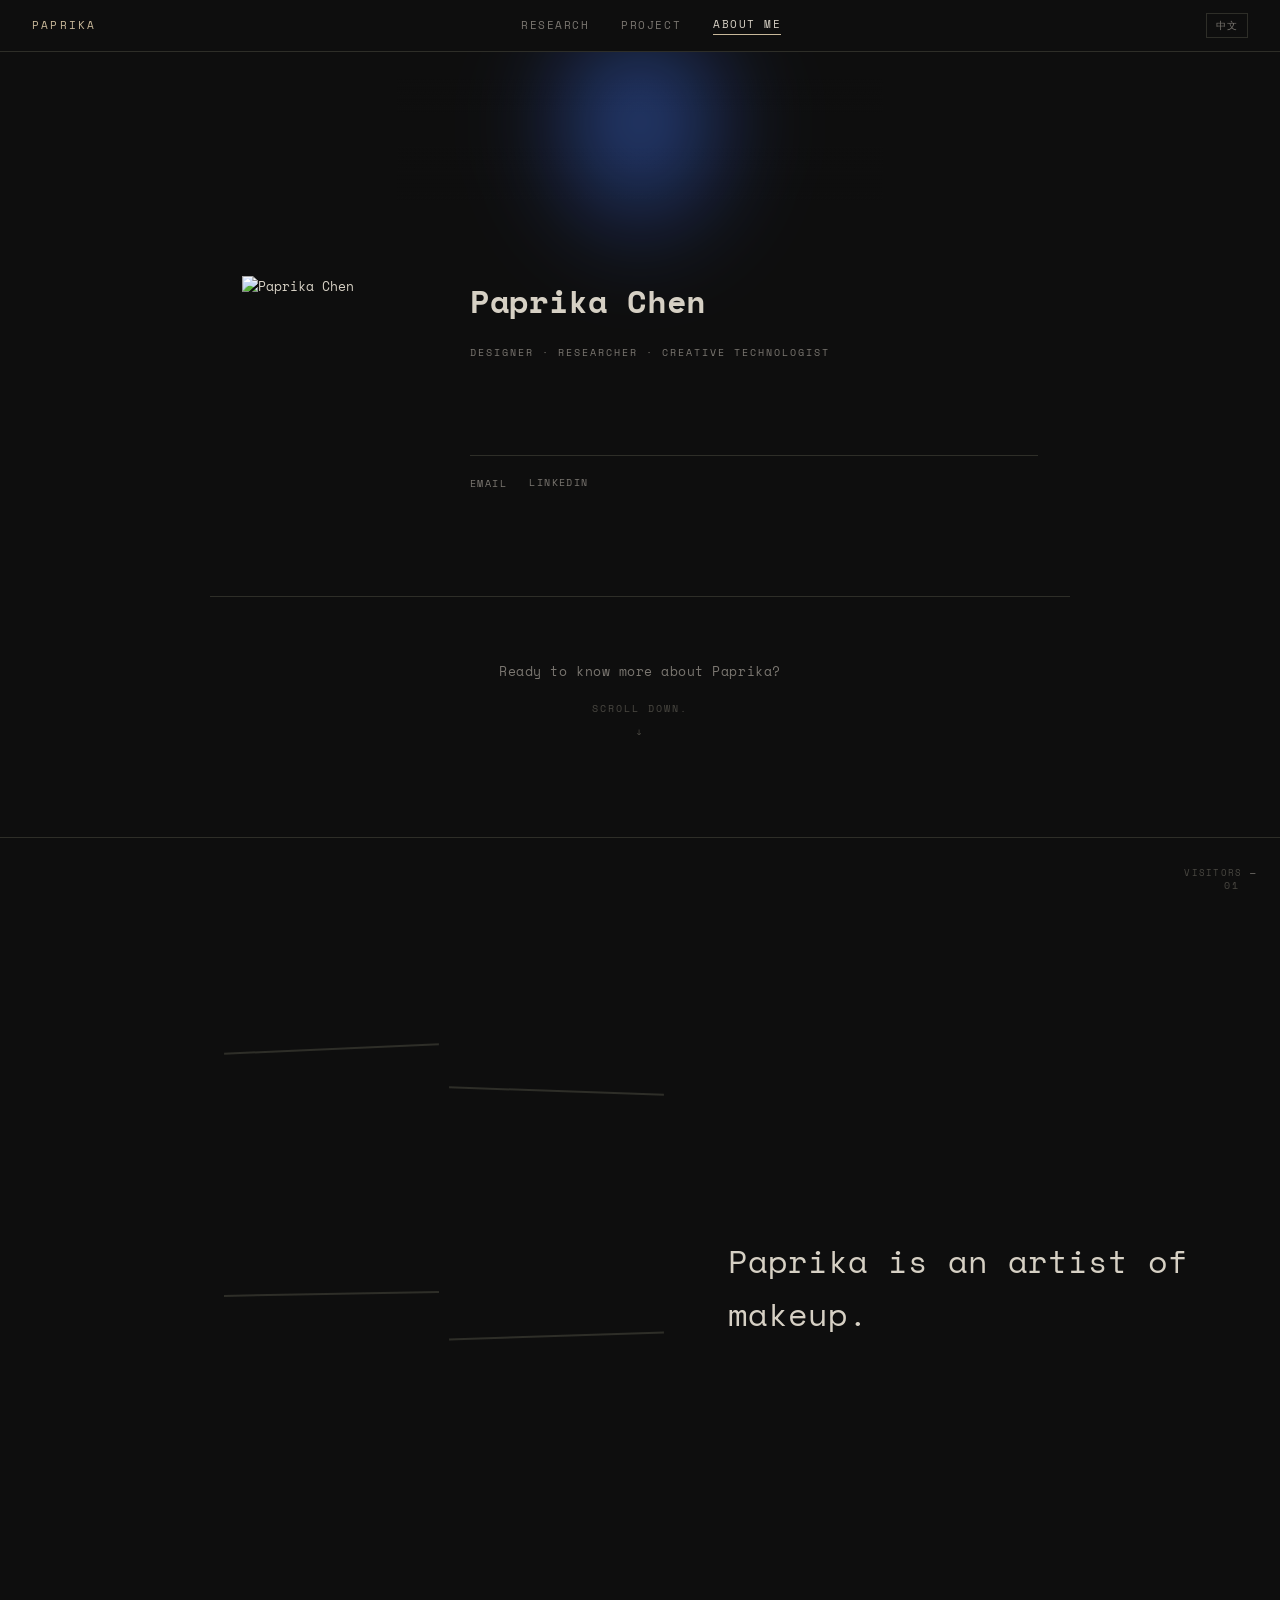
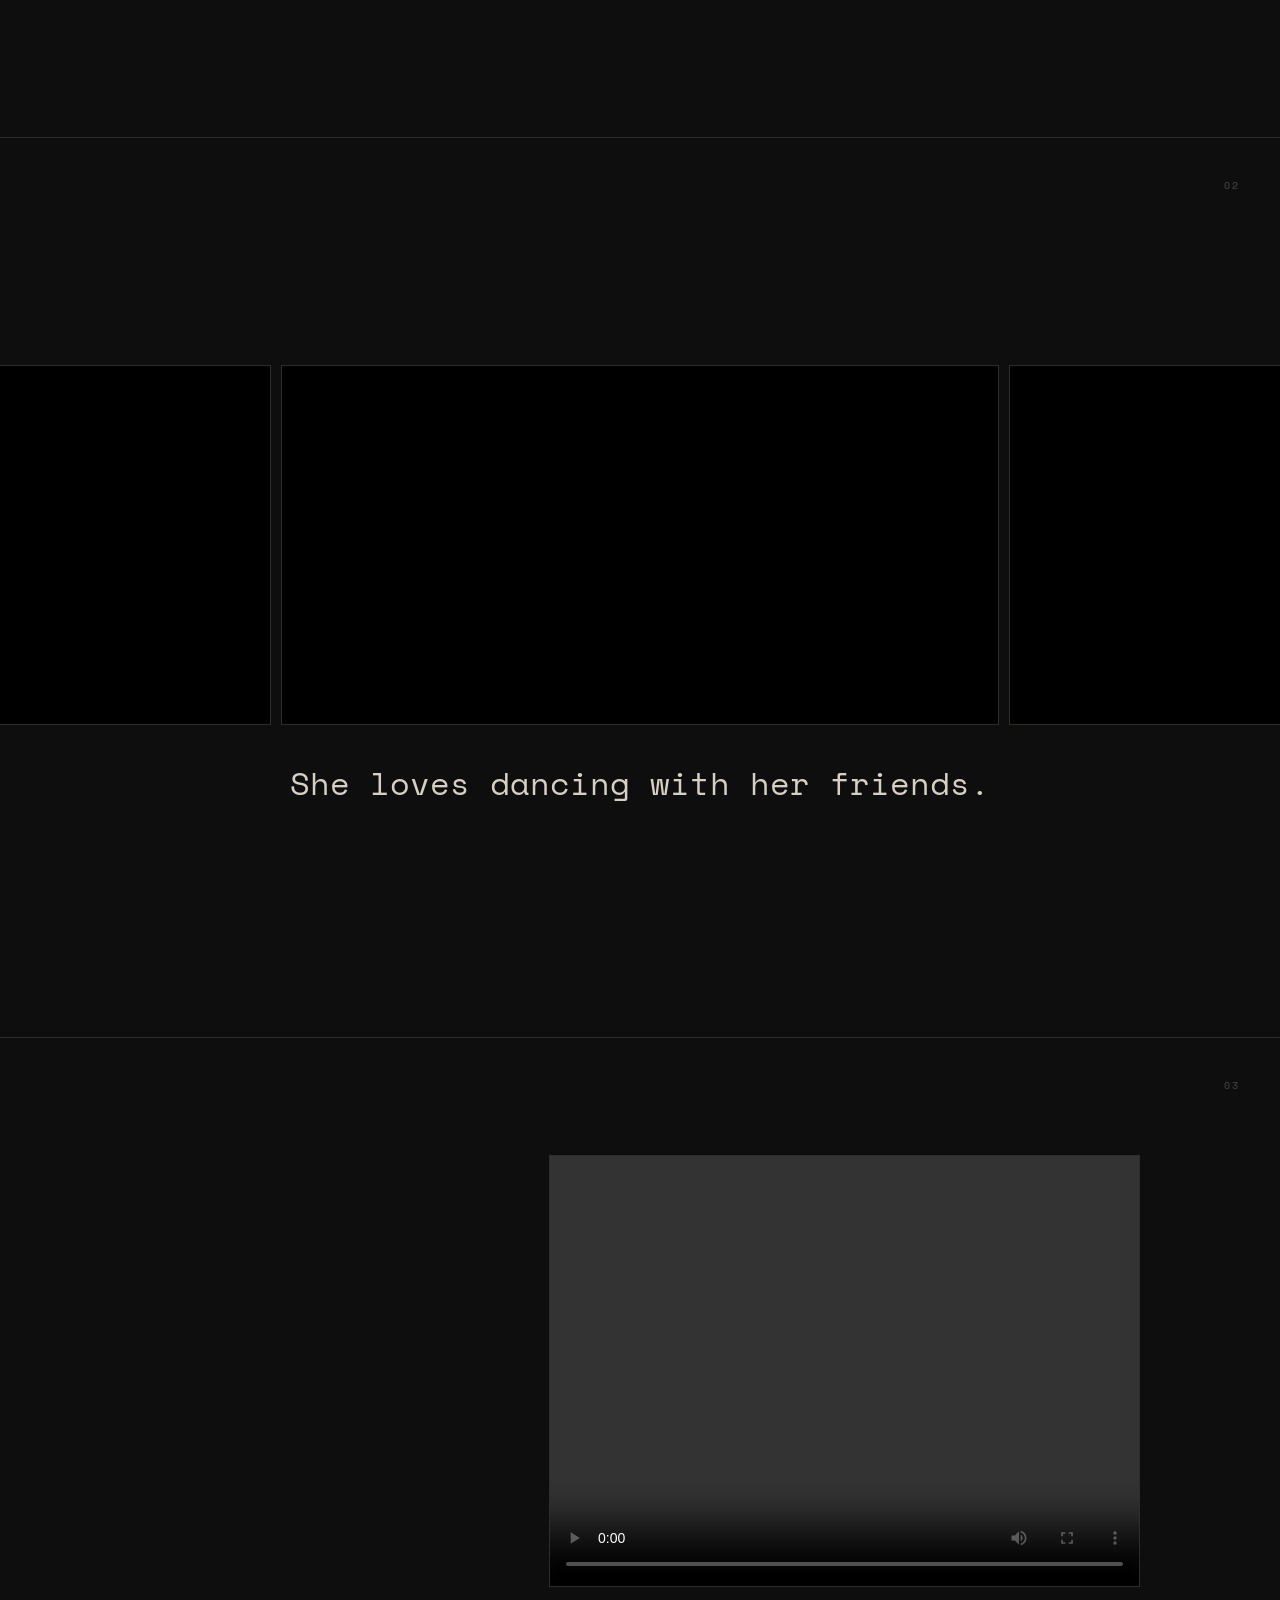
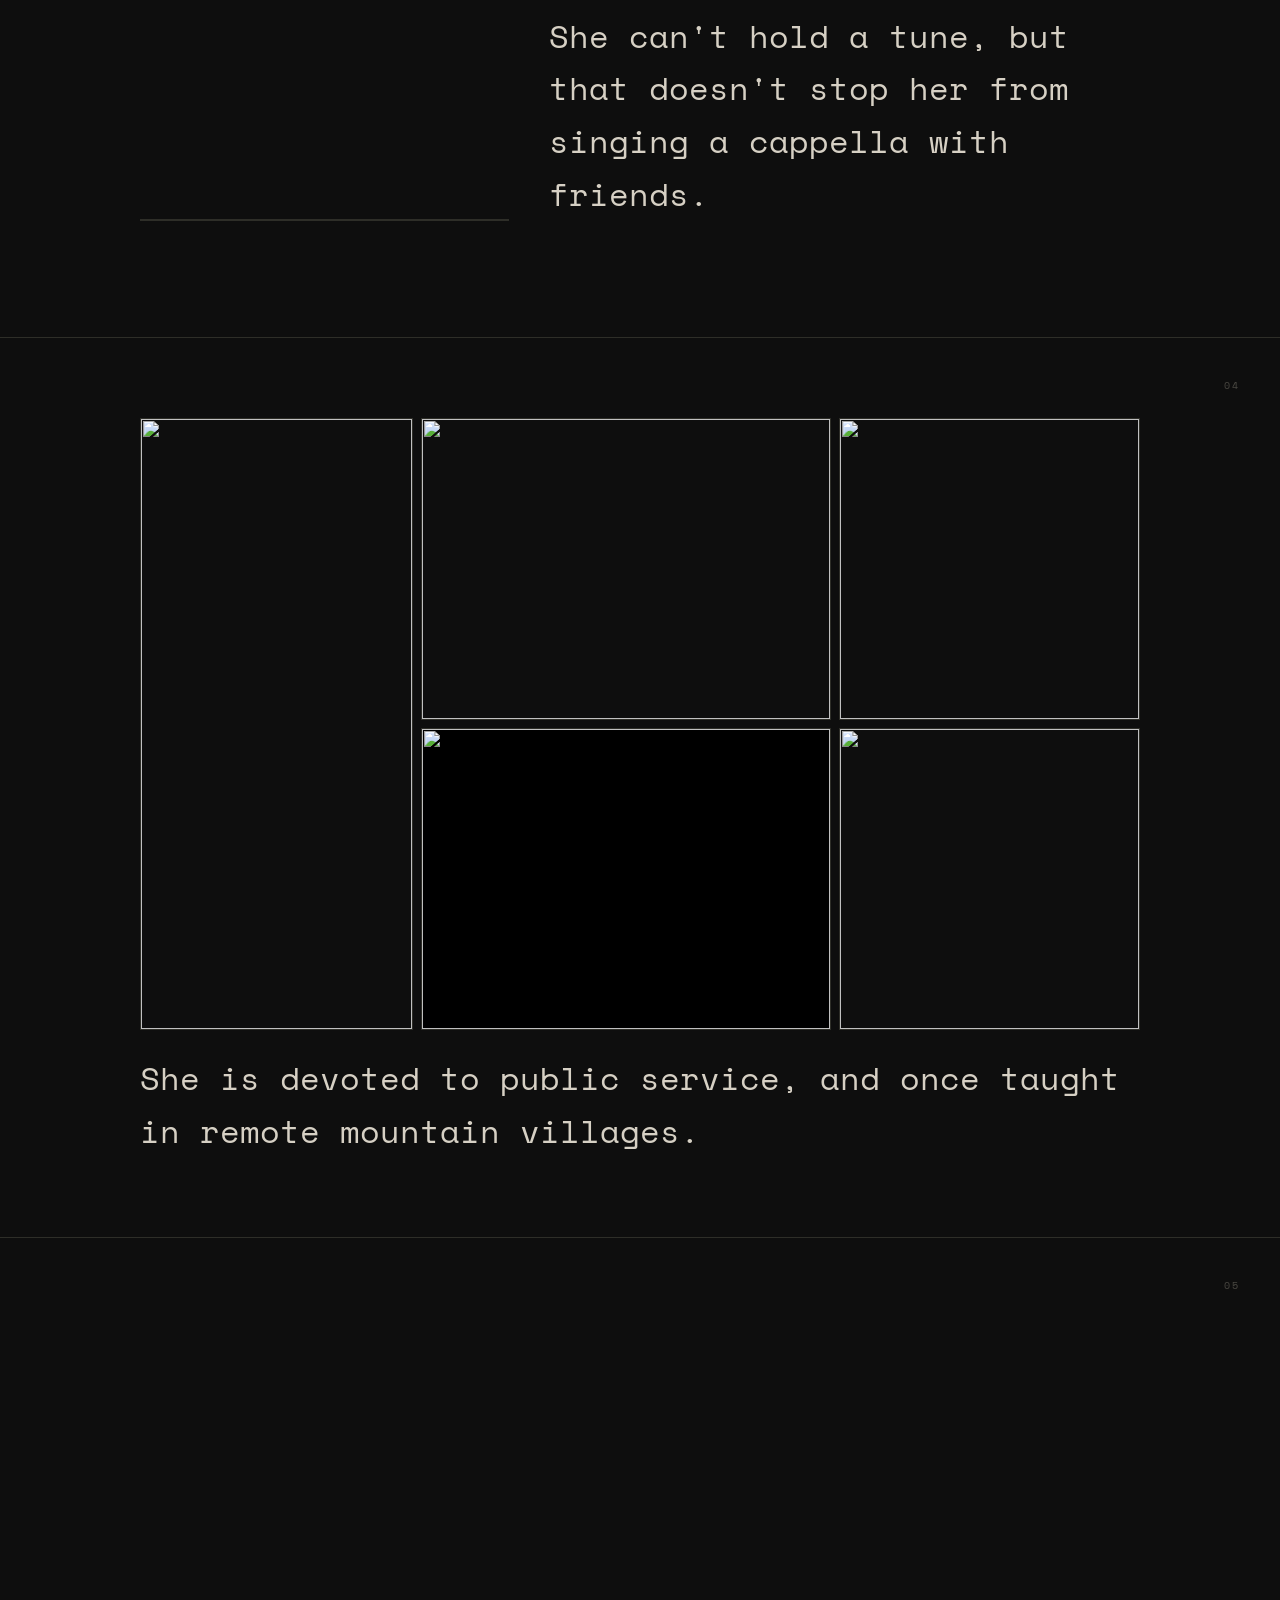
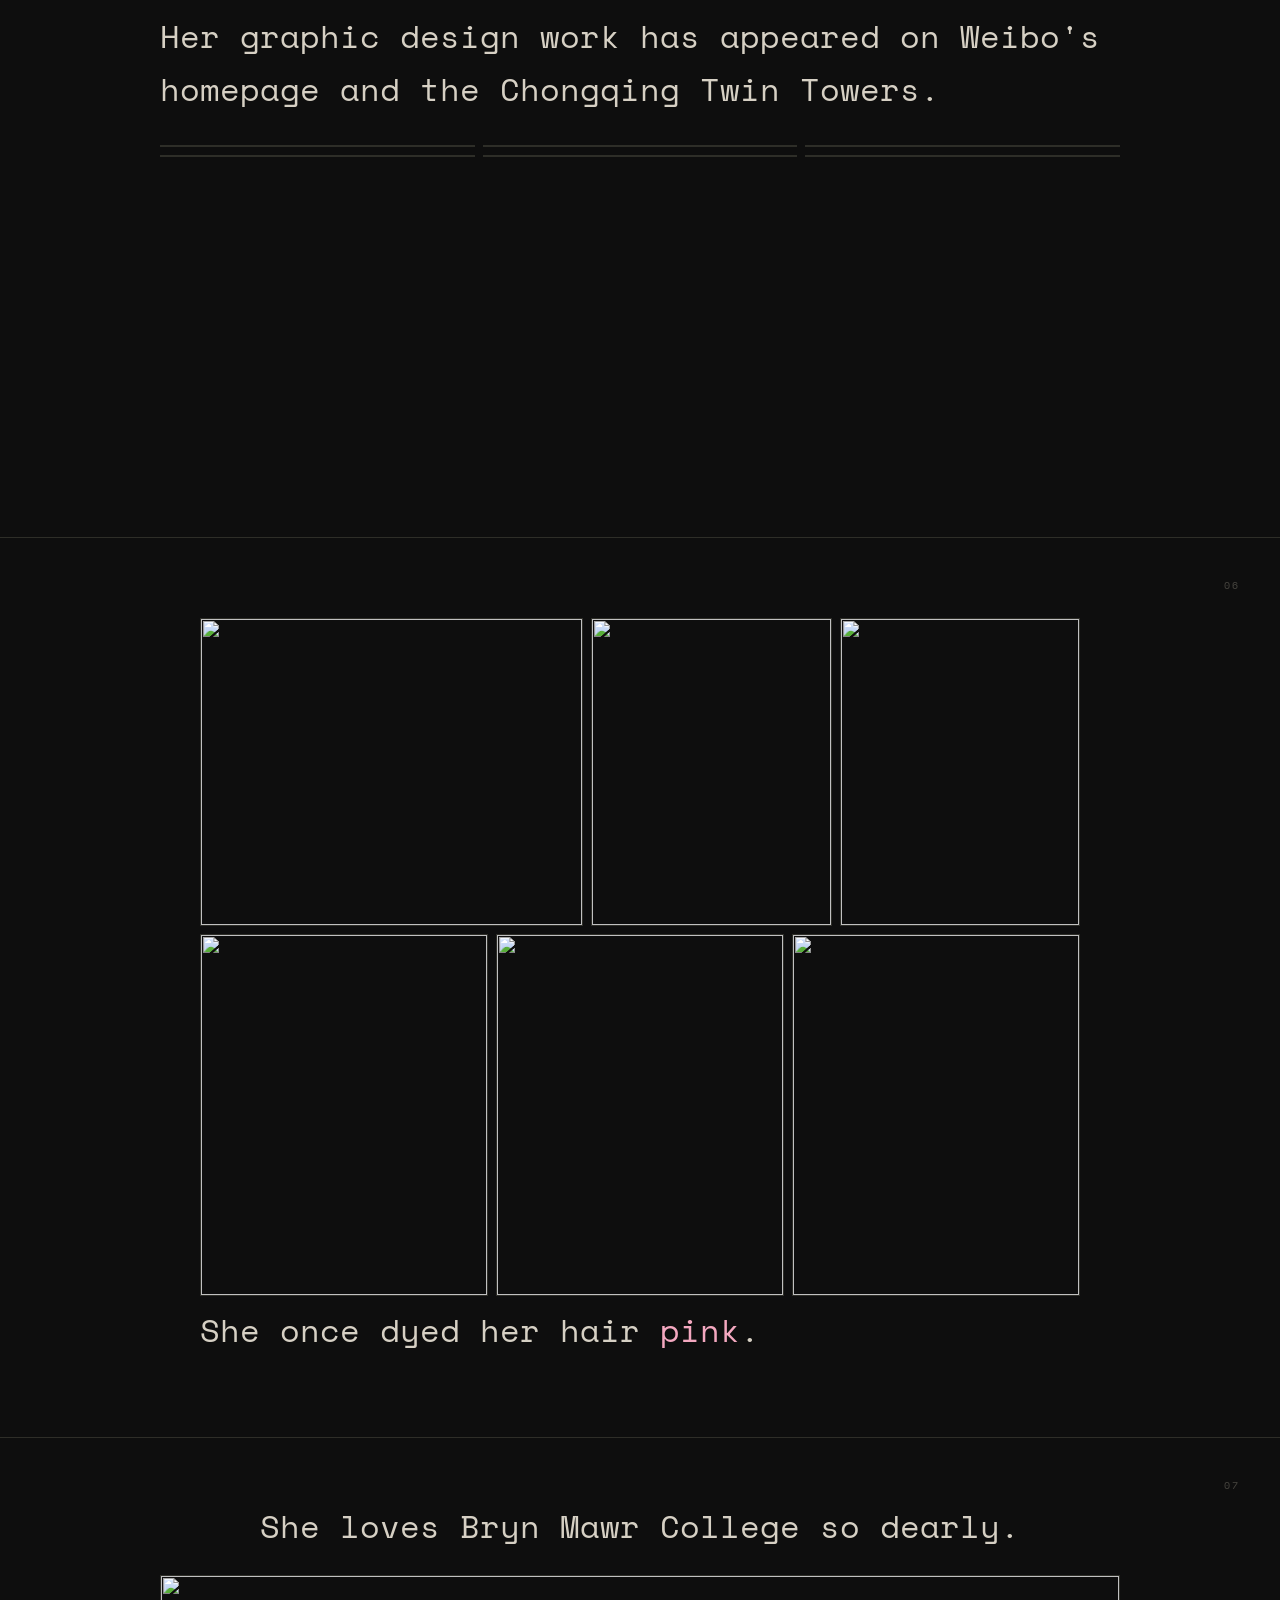
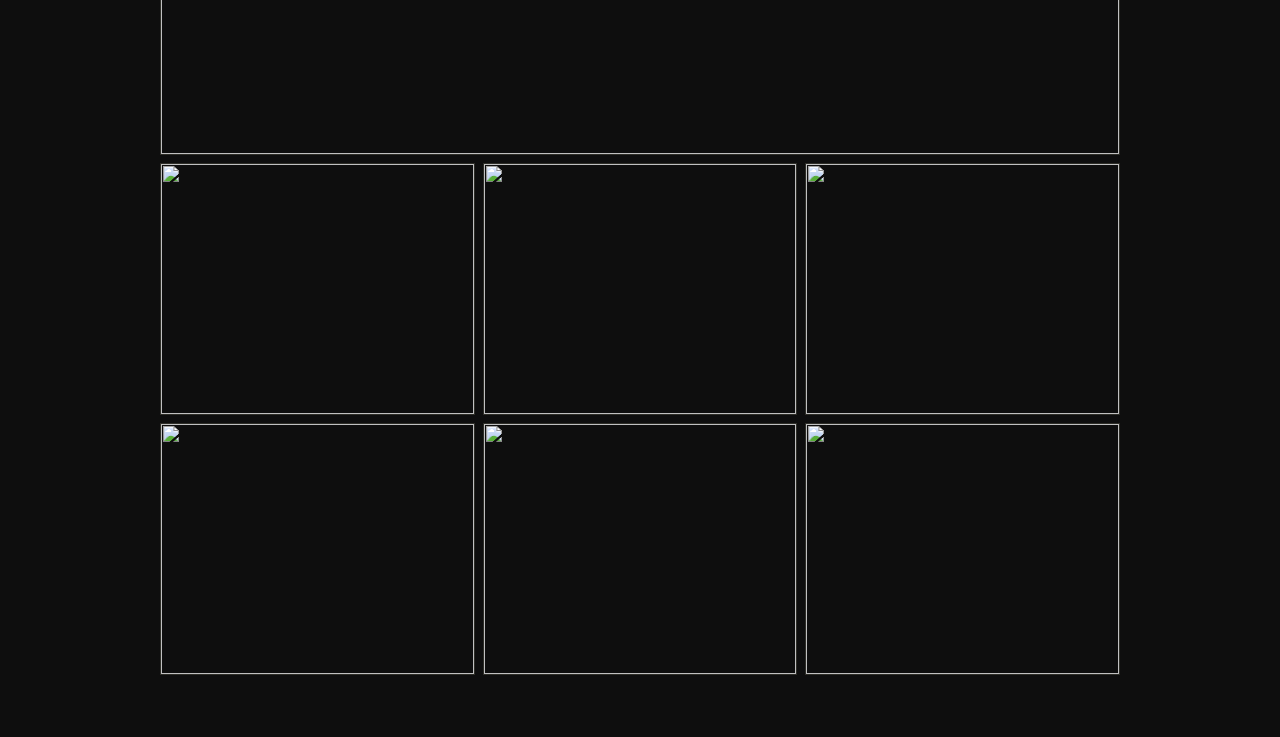
==== about.html @ d76eb261 "Add visitor counter to all pages via CountAPI Co-Authored-By: Claude Sonnet 4.6 <noreply@anthropic.c" ====
<!DOCTYPE html>
<html lang="en">
<head>
  <meta charset="UTF-8" />
  <meta name="viewport" content="width=device-width, initial-scale=1.0" />
  <title>About — Paprika Chen</title>
  <link rel="preconnect" href="https://fonts.googleapis.com" />
  <link rel="preconnect" href="https://fonts.gstatic.com" crossorigin />
  <link href="https://fonts.googleapis.com/css2?family=Space+Mono:ital,wght@0,400;0,700;1,400&display=swap" rel="stylesheet" />
  <link rel="stylesheet" href="css/style.css" />
</head>
<body class="inner-page">

  <nav class="navbar">
    <a class="nav-logo" href="index.html">Paprika</a>
    <div class="nav-links">
      <a href="research.html" data-i18n="nav.research">Research</a>
      <a href="project.html" data-i18n="nav.project">Project</a>
      <a href="about.html" class="active" data-i18n="nav.about">About Me</a>
    </div>
    <button class="lang-toggle" id="langToggle" aria-label="Toggle language">中文</button>
  </nav>

  <div class="about-banner-wrap" id="bannerWrap">
    <div class="banner-canvas-wrap">
      <div style="width: 1584px; height: 396px" data-us-project="uTbUhx1joPysb4HRfjG7"></div>
    </div>
    <div class="banner-orb"></div>
  </div>

  <main class="inner-main no-top-rule about-main">
    <div class="about-grid">
      <div class="about-photo">
        <img src="personalphoto.jpg" alt="Paprika Chen" />
      </div>

      <div class="about-text">
        <h1 class="page-title" data-i18n="about.name">Paprika Chen</h1>
        <p class="about-role" data-i18n="about.role">Designer · Researcher · Creative Technologist</p>
        <p class="about-bio" data-i18n-html="about.bio"></p>
        <p class="about-bio" data-i18n-html="about.bio2"></p>
        <p class="about-bio" data-i18n-html="about.bio3"></p>
        <p class="about-bio" data-i18n-html="about.bio4"></p>

        <div class="about-links">
          <div class="email-dropdown-wrap">
            <button class="about-link email-toggle" data-i18n="about.email">Email</button>
            <div class="email-dropdown">
              <button class="email-option" data-copy="paprika@stanford.edu">paprika@stanford.edu</button>
              <button class="email-option" data-copy="xinyechen0223@gmail.com">xinyechen0223@gmail.com</button>
            </div>
          </div>
          <a href="https://www.linkedin.com/in/paprikachen10086" target="_blank" rel="noopener" class="about-link">LinkedIn</a>
        </div>
      </div>
    </div>
  </main>

  <!-- ── Scroll story ── -->
  <div class="story-cta">
    <p class="story-cta-text" data-i18n="about.storyIntro">Ready to know more about Paprika?</p>
    <div class="story-scroll-hint">
      <span data-i18n="about.scrollDown">Scroll down.</span>
      <span class="story-arrow">↓</span>
    </div>
  </div>

  <div class="story-slides">

    <section class="story-chapter" id="story-1">
      <div class="story-num">01</div>
      <div class="story-inner story-inner--split story-inner--photo-left">
        <div class="story-photos story-photos--stagger">
          <div class="story-photo"><img src="aboutme/makeup/1.jpg" alt="" loading="lazy" /></div>
          <div class="story-photo"><img src="aboutme/makeup/2.jpg" alt="" loading="lazy" /></div>
          <div class="story-photo"><img src="aboutme/makeup/3.jpg" alt="" loading="lazy" /></div>
          <div class="story-photo"><img src="aboutme/makeup/4.jpg" alt="" loading="lazy" /></div>
        </div>
        <div class="story-words">
          <p data-i18n="about.story1">Paprika is an artist of makeup.</p>
        </div>
      </div>
    </section>

    <section class="story-chapter" id="story-2">
      <div class="story-num">02</div>
      <div class="story-inner story-inner--stack story-inner--centered">
        <div class="story-videos story-videos--row">
          <video autoplay loop muted playsinline><source src="aboutme/dance/2.mp4" type="video/mp4"></video>
          <video autoplay loop muted playsinline><source src="aboutme/dance/1.mp4" type="video/mp4"></video>
          <video autoplay loop muted playsinline><source src="aboutme/dance/3.mp4" type="video/mp4"></video>
        </div>
        <div class="story-words">
          <p data-i18n="about.story2">She loves dancing with her friends.</p>
        </div>
      </div>
    </section>

    <section class="story-chapter" id="story-3">
      <div class="story-num">03</div>
      <div class="story-inner story-inner--sing">
        <div class="sing-photo">
          <img src="aboutme/sing/2.jpg" alt="" loading="lazy" />
        </div>
        <div class="sing-right">
          <video controls playsinline>
            <source src="aboutme/sing/1.mp4" type="video/mp4">
          </video>
          <div class="story-words">
            <p data-i18n="about.story3">She can't hold a tune, but that doesn't stop her from singing a cappella with friends.</p>
          </div>
        </div>
      </div>
    </section>

    <section class="story-chapter" id="story-4">
      <div class="story-num">04</div>
      <div class="story-inner story-inner--mosaic">
        <div class="mosaic-grid">
          <div class="mosaic-photo m-tall"><img src="aboutme/service/1.jpg" alt="" loading="lazy" /></div>
          <div class="mosaic-photo"><img src="aboutme/service/2.jpg" alt="" loading="lazy" /></div>
          <div class="mosaic-photo"><img src="aboutme/service/3.jpg" alt="" loading="lazy" /></div>
          <div class="mosaic-photo"><img src="aboutme/service/4.jpg" alt="" loading="lazy" /></div>
          <div class="mosaic-photo"><img src="aboutme/service/5.jpg" alt="" loading="lazy" /></div>
        </div>
        <div class="story-words">
          <p data-i18n="about.story4">She is devoted to public service, and once taught in remote mountain villages.</p>
        </div>
      </div>
    </section>

    <section class="story-chapter" id="story-5">
      <div class="story-num">05</div>
      <div class="story-inner story-inner--design">
        <div class="story-words">
          <p data-i18n="about.story5">Her graphic design work has appeared on Weibo's homepage and the Chongqing Twin Towers.</p>
        </div>
        <div class="design-gallery">
          <div class="design-photo"><img src="aboutme/design/3.jpg" alt="" loading="lazy" /></div>
          <div class="design-photo"><img src="aboutme/design/5.jpg" alt="" loading="lazy" /></div>
          <div class="design-photo"><img src="aboutme/design/4.jpg" alt="" loading="lazy" /></div>
          <div class="design-photo"><img src="aboutme/design/1.jpg" alt="" loading="lazy" /></div>
          <div class="design-photo"><img src="aboutme/design/2.jpg" alt="" loading="lazy" /></div>
          <div class="design-photo"><img src="aboutme/design/6.jpg" alt="" loading="lazy" /></div>
        </div>
      </div>
    </section>

    <section class="story-chapter" id="story-6">
      <div class="story-num">06</div>
      <div class="story-inner story-inner--pinkhair">
        <div class="pinkhair-top">
          <div class="pinkhair-top-photo pinkhair-top-landscape">
            <img src="aboutme/pinkhair/3.jpg" alt="" loading="lazy" />
          </div>
          <div class="pinkhair-top-photo">
            <img src="aboutme/pinkhair/5.jpg" alt="" loading="lazy" />
          </div>
          <div class="pinkhair-top-photo">
            <img src="aboutme/pinkhair/6.jpg" alt="" loading="lazy" />
          </div>
        </div>
        <div class="pinkhair-row">
          <div class="pinkhair-photo"><img src="aboutme/pinkhair/1.jpg" alt="" loading="lazy" /></div>
          <div class="pinkhair-photo"><img src="aboutme/pinkhair/2.jpg" alt="" loading="lazy" /></div>
          <div class="pinkhair-photo"><img src="aboutme/pinkhair/4.jpg" alt="" loading="lazy" /></div>
        </div>
        <div class="story-words">
          <p data-i18n-html="about.story6">She once dyed her hair <span class="text-pink">pink</span>.</p>
        </div>
      </div>
    </section>

    <section class="story-chapter" id="story-7">
      <div class="story-num">07</div>
      <div class="story-inner story-inner--bmc">
        <div class="story-words">
          <p data-i18n="about.story7">She loves Bryn Mawr College so dearly.</p>
        </div>
        <div class="bmc-grid">
          <div class="bmc-row bmc-row--panoramic">
            <div class="bmc-photo"><img src="aboutme/bmc/1.jpg" alt="" loading="lazy" /></div>
          </div>
          <div class="bmc-row">
            <div class="bmc-photo"><img src="aboutme/bmc/5.jpg" alt="" loading="lazy" /></div>
            <div class="bmc-photo"><img src="aboutme/bmc/2.jpg" alt="" loading="lazy" /></div>
            <div class="bmc-photo"><img src="aboutme/bmc/7.jpg" alt="" loading="lazy" /></div>
          </div>
          <div class="bmc-row">
            <div class="bmc-photo"><img src="aboutme/bmc/3.jpg" alt="" loading="lazy" /></div>
            <div class="bmc-photo"><img src="aboutme/bmc/4.jpg" alt="" loading="lazy" /></div>
            <div class="bmc-photo"><img src="aboutme/bmc/6.jpg" alt="" loading="lazy" /></div>
          </div>
        </div>
      </div>
    </section>

  </div><!-- .story-slides -->

  <script type="text/javascript">!function(){var u=window.UnicornStudio;if(u&&u.init){if(document.readyState==="loading"){document.addEventListener("DOMContentLoaded",function(){u.init()})}else{u.init()}}else{window.UnicornStudio={isInitialized:!1};var i=document.createElement("script");i.src="https://cdn.jsdelivr.net/gh/hiunicornstudio/unicornstudio.js@v2.2.5/dist/unicornStudio.umd.js",i.onload=function(){if(document.readyState==="loading"){document.addEventListener("DOMContentLoaded",function(){UnicornStudio.init()})}else{UnicornStudio.init()}},(document.head||document.body).appendChild(i)}}();</script>

  <script>
    function scaleBanner() {
      var wrap = document.getElementById('bannerWrap');
      var canvasWrap = wrap && wrap.querySelector('.banner-canvas-wrap');
      var inner = wrap && wrap.querySelector('[data-us-project]');
      if (!inner || !canvasWrap) return;
      var scale = canvasWrap.offsetWidth / 1584;
      inner.style.transform = 'scale(' + scale + ')';
      inner.style.transformOrigin = 'top left';
      canvasWrap.style.height = Math.round(396 * scale) + 'px';
    }
    document.addEventListener('DOMContentLoaded', scaleBanner);
    window.addEventListener('resize', scaleBanner);

    // Email dropdown + clipboard copy
    document.addEventListener('DOMContentLoaded', function () {
      var toggle = document.querySelector('.email-toggle');
      var wrap = toggle && toggle.closest('.email-dropdown-wrap');
      if (!toggle || !wrap) return;

      toggle.addEventListener('click', function (e) {
        e.stopPropagation();
        wrap.classList.toggle('is-open');
      });

      wrap.querySelectorAll('[data-copy]').forEach(function (btn) {
        btn.addEventListener('click', function (e) {
          e.stopPropagation();
          var text = btn.getAttribute('data-copy');
          navigator.clipboard.writeText(text).then(function () {
            var orig = btn.textContent;
            btn.textContent = 'Copied!';
            setTimeout(function () { btn.textContent = orig; wrap.classList.remove('is-open'); }, 1200);
          });
        });
      });

      document.addEventListener('click', function () {
        wrap.classList.remove('is-open');
      });
    });

    // Scroll story: reveal chapters on enter (root = slides container)
    document.addEventListener('DOMContentLoaded', function () {
      var slides = document.querySelector('.story-slides');
      var chapters = document.querySelectorAll('.story-chapter');
      var observer = new IntersectionObserver(function (entries) {
        entries.forEach(function (e) {
          if (e.isIntersecting) {
            e.target.classList.add('is-visible');
            observer.unobserve(e.target);
          }
        });
      }, { threshold: 0.18 });
      chapters.forEach(function (c) { observer.observe(c); });
    });
  </script>

  <script src="js/i18n.js"></script>

  <div class="visitor-count">
    <span class="visitor-label">visitors</span>
    <span class="visitor-num" id="visitorNum">—</span>
  </div>
  <script>
    fetch('https://api.countapi.xyz/hit/paprikachen-io/visits')
      .then(function(r){ return r.json(); })
      .then(function(d){
        var el = document.getElementById('visitorNum');
        if (el && d.value) el.textContent = d.value.toLocaleString();
      })
      .catch(function(){});
  </script>
</body>
</html>
---- css/style.css ----
/* ── Reset ── */
*, *::before, *::after { box-sizing: border-box; margin: 0; padding: 0; }

/* ── Tokens ── */
:root {
  --bg:      #0e0e0e;
  --paper:   #141410;
  --border:  #2e2e28;
  --text:    #d6d0c4;
  --muted:   #7a7670;
  --dim:     #4a4842;
  --accent:  #c8b89a;   /* warm tan — typewriter ribbon */
  --link:    #b0c4b0;   /* faded terminal green */
  --font:    'Space Mono', 'Courier New', monospace;
  --nav-h:   52px;
}

html, body {
  margin: 0;
  width: 100%;
  min-height: 100%;
  overflow-x: hidden;
}

body {
  font-family: var(--font);
  background: var(--bg);
  color: var(--text);
  font-size: 13px;
  line-height: 1.6;
}

/* ── HOME ── */
.home-page {
  position: relative;
  width: 100%;
  height: 100vh;
  overflow: hidden;
}

.unicorn-scene {
  width: 100%;
  height: 100vh;
}

/* bottom bar — sits over the scene */
.home-bar {
  position: fixed;
  bottom: 0;
  left: 0;
  right: 0;
  z-index: 10;
  display: flex;
  align-items: center;
  justify-content: center;
  gap: 2.5rem;
  padding: 1.1rem 2rem 1.4rem;
  /* very subtle scrim so text is readable over dark scene */
  background: linear-gradient(to top, rgba(14,14,14,0.72) 0%, transparent 100%);
}

.home-name {
  font-size: 11px;
  letter-spacing: 0.18em;
  text-transform: uppercase;
  color: var(--muted);
}

.home-nav {
  display: flex;
  align-items: center;
  gap: 0.9rem;
}

.home-nav a {
  font-size: 11px;
  letter-spacing: 0.14em;
  text-transform: uppercase;
  color: var(--text);
  text-decoration: none;
  transition: color 0.2s;
}

.home-nav a:hover { color: var(--accent); }

.home-sep {
  color: var(--dim);
  font-size: 10px;
  user-select: none;
}

/* lang toggle */
.lang-toggle {
  font-family: var(--font);
  font-size: 10px;
  letter-spacing: 0.12em;
  color: var(--muted);
  background: transparent;
  border: 1px solid var(--border);
  padding: 0.25rem 0.55rem;
  cursor: pointer;
  transition: color 0.2s, border-color 0.2s;
}
.lang-toggle:hover {
  color: var(--text);
  border-color: var(--dim);
}

/* ── INNER PAGES ── */
.inner-page body,
body.inner-page {
  background: var(--bg);
  min-height: 100vh;
}




/* top navbar for inner pages */
.navbar {
  position: fixed;
  top: 0;
  left: 0;
  right: 0;
  z-index: 100;
  height: var(--nav-h);
  display: flex;
  align-items: center;
  padding: 0 2rem;
  gap: 2rem;
  background: var(--bg);
  border-bottom: 1px solid var(--border);
}

.nav-logo {
  font-size: 11px;
  letter-spacing: 0.2em;
  text-transform: uppercase;
  color: var(--accent);
  text-decoration: none;
  margin-right: auto;
}
.nav-logo:hover { color: var(--text); }

.nav-links {
  display: flex;
  gap: 2rem;
  align-items: center;
}

.nav-links a {
  font-size: 11px;
  letter-spacing: 0.14em;
  text-transform: uppercase;
  color: var(--muted);
  text-decoration: none;
  transition: color 0.2s;
}
.nav-links a:hover,
.nav-links a.active { color: var(--text); }

/* active underline — simple 1px rule, no glow */
.nav-links a.active {
  border-bottom: 1px solid var(--accent);
  padding-bottom: 1px;
}

/* inner navbar lang toggle */
.navbar .lang-toggle { margin-left: auto; }

/* ── Page banner (research, about, etc.) ── */
.page-banner-wrap {
  position: relative;
  width: 100%;
  overflow: hidden;
  margin-top: var(--nav-h);
  line-height: 0;
}

.page-banner-wrap::after {
  content: '';
  position: absolute;
  inset: 0;
  pointer-events: none;
  background:
    linear-gradient(to bottom, var(--bg) 0%, transparent 18%, transparent 60%, var(--bg) 100%),
    linear-gradient(to right,  var(--bg) 0%, transparent 12%, transparent 88%, var(--bg) 100%);
}

/* ── Inner page content ── */
.inner-main {
  max-width: 860px;
  margin: 0 auto;
  padding: calc(var(--nav-h) + 3rem) 2rem 5rem;
}

/* horizontal rule divider */
.inner-main::before {
  content: '';
  display: block;
  height: 1px;
  background: var(--border);
  margin-bottom: 2.5rem;
}

/* when a banner already provides separation, skip the rule */
.inner-main.no-top-rule {
  padding-top: 3rem;
}
.inner-main.no-top-rule::before { display: none; }

/* ── Project page banner ── */
.project-banner-wrap {
  display: flex;
  align-items: center;
  justify-content: center;
}

.project-banner-wrap .banner-canvas-wrap {
  width: 72%;
  overflow: hidden;
  position: relative;
  flex-shrink: 0;
}

.project-banner-wrap .banner-canvas-wrap::after {
  content: '';
  position: absolute;
  inset: 0;
  pointer-events: none;
  background:
    linear-gradient(to bottom, var(--bg) 0%, transparent 28%, transparent 55%, var(--bg) 100%),
    linear-gradient(to right,  var(--bg) 0%, transparent 22%, transparent 78%, var(--bg) 100%);
}

/* ── About page banner ── */
.about-banner-wrap {
  position: relative;
  width: 100%;
  margin-top: var(--nav-h);
  line-height: 0;
  /* fixed height = what 55%-wide canvas produces — keeps surrounding whitespace */
  height: 13.75vw;
  display: flex;
  align-items: center;
  justify-content: center;
}

/* canvas at 38% → text appears noticeably smaller within the same banner area */
.about-banner-wrap .banner-canvas-wrap {
  width: 38%;
  overflow: hidden;
  position: relative;
  flex-shrink: 0;
}

/* aggressive edge fade — hides canvas boundary on all four sides */
.about-banner-wrap .banner-canvas-wrap::after {
  content: '';
  position: absolute;
  inset: 0;
  pointer-events: none;
  background:
    linear-gradient(to bottom, var(--bg) 0%, transparent 28%, transparent 55%, var(--bg) 100%),
    linear-gradient(to right,  var(--bg) 0%, transparent 22%, transparent 78%, var(--bg) 100%);
}

/* atmospheric orb — centred at the base of the banner, bleeds into page */
.banner-orb {
  position: absolute;
  bottom: -50px;
  left: 50%;
  transform: translateX(-50%);
  width: 20%;
  height: 260px;
  background: radial-gradient(ellipse at 50% 40%, rgba(60, 120, 255, 0.50) 0%, rgba(40, 90, 240, 0.18) 45%, transparent 70%);
  filter: blur(38px);
  mix-blend-mode: screen;
  pointer-events: none;
}

/* ── Paper list (research) ── */
.paper-list {
  border-top: 1px solid var(--border);
}

/* Base: block layout — banner full-width on top, body below */
.paper {
  display: block;
  padding: 2.4rem 0;
  border-bottom: 1px solid var(--border);
}

/* Thumb variant: side-by-side when a small thumbnail is present */
.paper:has(.paper-thumb) {
  display: flex;
  gap: 1.8rem;
  align-items: flex-start;
}

/* Full-width banner image */
.paper-banner {
  width: 100%;
  margin-bottom: 1.4rem;
  overflow: hidden;
  border: 1px solid var(--border);
}
.paper-banner img {
  display: block;
  width: 100%;
  height: auto;
  filter: grayscale(15%);
}

/* Small side thumbnail */
.paper-thumb {
  width: 148px;
  flex-shrink: 0;
  aspect-ratio: 4 / 3;
  background: #111110;
  border: 1px solid var(--border);
  overflow: hidden;
}
.paper-thumb img {
  width: 100%;
  height: 100%;
  object-fit: cover;
  display: block;
  filter: grayscale(20%);
}

/* Text block */
.paper-body {
  display: flex;
  flex-direction: column;
  gap: 0.45rem;
}
.paper:has(.paper-thumb) .paper-body { flex: 1; }

.paper-title {
  font-size: 0.9rem;
  font-weight: 700;
  color: var(--text);
  line-height: 1.45;
}

.paper-authors {
  font-size: 0.76rem;
  font-style: italic;
  color: var(--muted);
  line-height: 1.5;
}

.paper-desc {
  font-size: 0.78rem;
  line-height: 1.85;
  color: var(--muted);
  margin-top: 0.2rem;
}

.paper-link {
  display: inline-block;
  margin-top: 0.6rem;
  font-size: 10px;
  letter-spacing: 0.12em;
  text-transform: uppercase;
  color: var(--link);
  text-decoration: none;
  border-bottom: 1px solid transparent;
  transition: border-color 0.2s, color 0.2s;
}
.paper-link:hover {
  color: var(--text);
  border-color: var(--dim);
}

.paper-venue {
  display: inline-block;
  margin-top: 0.6rem;
  font-size: 10px;
  letter-spacing: 0.12em;
  text-transform: uppercase;
  color: var(--dim);
}

@media (max-width: 640px) {
  .paper:has(.paper-thumb) { display: block; }
  .paper-thumb { width: 100%; aspect-ratio: 16/9; margin-bottom: 1rem; }
}

.page-title {
  font-size: clamp(1.4rem, 4vw, 2rem);
  font-weight: 700;
  letter-spacing: -0.01em;
  color: var(--text);
  margin-bottom: 2.5rem;
}

/* ── Card grid ── */
.card-grid {
  display: flex;
  flex-direction: column;
  border-top: 1px solid var(--border);
}

.card {
  background: transparent;
  display: flex;
  flex-direction: column;
  border-bottom: 1px solid var(--border);
  transition: background 0.2s;
}

.card--wide {
  flex-direction: row;
}

.card-thumb {
  width: 300px;
  flex-shrink: 0;
  aspect-ratio: 1320 / 975;
  align-self: flex-start;
  border-right: 1px solid var(--border);
  overflow: hidden;
  display: block;
}

.card-thumb img {
  display: block;
  width: 100%;
  height: 100%;
  object-fit: cover;
  transition: opacity 0.2s;
}

.card-thumb:hover img { opacity: 0.8; }

/* Card body layout */
.card--wide .card-body {
  flex: 1;
  display: flex;
  flex-direction: column;
}

.card-summary {
  display: flex;
  align-items: center;
  justify-content: space-between;
  gap: 1.5rem;
  padding: 1.2rem 1.6rem;
}

.card-meta {
  display: flex;
  flex-direction: column;
  gap: 0.35rem;
}

.card-tag {
  font-size: 10px;
  letter-spacing: 0.16em;
  text-transform: uppercase;
  color: var(--muted);
}

.card-title {
  font-size: 0.9rem;
  font-weight: 700;
  line-height: 1.45;
  color: var(--text);
}

/* Expand button */
.card-expand-btn {
  font-family: var(--font);
  font-size: 10px;
  letter-spacing: 0.12em;
  text-transform: uppercase;
  color: var(--muted);
  background: transparent;
  border: 1px solid var(--border);
  padding: 0.28rem 0.7rem;
  cursor: pointer;
  white-space: nowrap;
  flex-shrink: 0;
  transition: color 0.2s, border-color 0.2s;
}
.card-expand-btn:hover {
  color: var(--text);
  border-color: var(--dim);
}

/* Collapsible details */
.card-details {
  overflow: hidden;
  max-height: 0;
  transition: max-height 0.4s ease;
}

.card--wide.is-open .card-details {
  max-height: 400px;
}

.card--wide.is-open .card-teaser {
  display: none;
}

.card-details-inner {
  padding: 0 1.6rem 1.4rem;
  display: flex;
  flex-direction: column;
  gap: 0.75rem;
  border-top: 1px solid var(--border);
  padding-top: 1rem;
}

.card-teaser {
  font-size: 0.78rem;
  line-height: 1.7;
  color: var(--muted);
  margin-top: 0.3rem;
}

.card-desc {
  font-size: 0.8rem;
  line-height: 1.8;
  color: var(--muted);
}

.card-link {
  font-size: 10px;
  letter-spacing: 0.12em;
  text-transform: uppercase;
  color: var(--link);
  text-decoration: none;
  align-self: flex-start;
  border-bottom: 1px solid transparent;
  transition: border-color 0.2s;
}
.card-link:hover { border-color: var(--link); }

/* ── Email dropdown ── */
.email-dropdown-wrap {
  position: relative;
  display: inline-block;
}

.email-toggle {
  background: transparent;
  border: none;
  font-family: var(--font);
  font-size: inherit;
  cursor: pointer;
  padding: 0;
}

.email-dropdown {
  display: none;
  position: absolute;
  top: calc(100% + 6px);
  left: 0;
  background: var(--paper);
  border: 1px solid var(--border);
  flex-direction: column;
  min-width: 210px;
  z-index: 20;
}

.email-dropdown-wrap.is-open .email-dropdown {
  display: flex;
}

.email-option {
  font-family: var(--font);
  font-size: 10px;
  letter-spacing: 0.1em;
  color: var(--muted);
  background: transparent;
  border: none;
  border-top: 1px solid var(--border);
  text-align: left;
  padding: 0.5rem 0.75rem;
  cursor: pointer;
  transition: color 0.2s;
  width: 100%;
}
.email-option:first-child { border-top: none; }
.email-option:hover { color: var(--text); }

/* ── About ── */
.about-grid {
  display: grid;
  grid-template-columns: 180px 1fr;
  gap: 3rem;
  align-items: start;
}

.about-photo {
  width: 100%;
}

.about-photo img {
  display: block;
  width: 100%;
  height: auto;
  aspect-ratio: 3 / 4;
  object-fit: cover;
}

.about-text {
  display: flex;
  flex-direction: column;
  gap: 1.1rem;
}
.about-text .page-title { margin-bottom: 0; }

.about-role {
  font-size: 10px;
  letter-spacing: 0.2em;
  text-transform: uppercase;
  color: var(--muted);
}

.about-bio {
  font-size: 0.82rem;
  line-height: 1.9;
  color: var(--muted);
}

.text-pink { color: #f4a8c0; }

.about-bio strong {
  color: var(--text);
  font-weight: 700;
}

.about-links {
  display: flex;
  align-items: center;
  gap: 1.4rem;
  flex-wrap: wrap;
  margin-top: 0.4rem;
  padding-top: 1rem;
  border-top: 1px solid var(--border);
}

.about-link {
  font-size: 10px;
  letter-spacing: 0.14em;
  text-transform: uppercase;
  color: var(--muted);
  text-decoration: none;
  transition: color 0.2s;
}
.about-link:hover { color: var(--text); }

/* ── Visitor counter ── */
.visitor-count {
  position: fixed;
  bottom: 1.2rem;
  right: 1.4rem;
  display: flex;
  align-items: center;
  gap: 0.5rem;
  font-family: var(--font);
  font-size: 9px;
  letter-spacing: 0.14em;
  text-transform: uppercase;
  color: var(--dim);
  z-index: 50;
  pointer-events: none;
}

.visitor-num {
  color: var(--muted);
}

/* ── Responsive ── */
@media (max-width: 640px) {
  .home-bar { flex-wrap: wrap; gap: 1rem; justify-content: center; }
  .navbar { padding: 0 1rem; gap: 1.2rem; }
  .nav-links { gap: 1.2rem; }
  .about-grid { grid-template-columns: 1fr; }
  .about-photo-placeholder { width: 120px; aspect-ratio: 1; }

  /* Project cards: stack vertically on mobile */
  .card--wide {
    flex-direction: column;
  }
  .card-thumb {
    width: 100%;
    aspect-ratio: 1320 / 975;
    border-right: none;
    border-bottom: 1px solid var(--border);
  }
  .card-summary {
    flex-direction: column;
    align-items: flex-start;
    gap: 0.75rem;
  }
  .card-expand-btn {
    align-self: flex-start;
  }
  .card--wide.is-open .card-details {
    max-height: 600px;
  }

  /* Story CTA */
  .story-cta {
    padding: 2.5rem 1.25rem 4rem;
    gap: 1rem;
  }
  .story-cta-text {
    font-size: 0.75rem;
  }
}

/* ── Scroll story ── */
.story-cta {
  max-width: 860px;
  margin: 0 auto;
  padding: 4rem 2rem 6rem;
  border-top: 1px solid var(--border);
  text-align: center;
  display: flex;
  flex-direction: column;
  align-items: center;
  gap: 1.2rem;
}

.story-cta-text {
  font-size: 0.82rem;
  color: var(--muted);
  letter-spacing: 0.04em;
}

.story-scroll-hint {
  display: flex;
  flex-direction: column;
  align-items: center;
  gap: 0.5rem;
  font-size: 10px;
  letter-spacing: 0.2em;
  text-transform: uppercase;
  color: var(--dim);
}

.story-arrow {
  animation: story-bounce 1.6s ease-in-out infinite;
}

@keyframes story-bounce {
  0%, 100% { transform: translateY(0); }
  50% { transform: translateY(7px); }
}

/* Chapter shell */
.story-chapter {
  position: relative;
  min-height: 100vh;
  display: flex;
  align-items: center;
  justify-content: center;
  padding: 3.5rem 2rem;
  border-top: 1px solid var(--border);
}

/* Chapter number — top-right corner */
.story-num {
  position: absolute;
  top: 2.5rem;
  right: 2.5rem;
  font-size: 10px;
  letter-spacing: 0.22em;
  color: var(--dim);
  opacity: 0;
  transition: opacity 0.6s ease 0.05s;
}
.story-chapter.is-visible .story-num { opacity: 1; }

/* Inner layout containers */
.story-inner {
  width: 100%;
  max-width: 900px;
}

.story-inner--split {
  display: grid;
  grid-template-columns: 1fr 1fr;
  gap: 4.5rem;
  align-items: center;
}

.story-inner--stack {
  display: flex;
  flex-direction: column;
  align-items: flex-start;
  gap: 2rem;
  width: 100%;
  max-width: 1100px;
}

.story-inner--centered {
  align-items: center;
  text-align: center;
}

/* photos left, text right — photos column auto-sized by content */
.story-inner--photo-left {
  grid-template-columns: auto 1fr;
  align-items: center;
  gap: 4rem;
  max-width: none;
  padding: 0 3rem 0 12rem;
}

.story-inner--center {
  display: flex;
  justify-content: center;
  align-items: center;
}

/* Scattered photo collage (chapter 1) */
.story-photos {
  position: relative;
  height: 480px;
}

.story-photo {
  position: absolute;
  border: 1px solid var(--border);
  overflow: hidden;
  opacity: 0;
  transition: opacity 0.7s ease, transform 0.7s ease;
}

.story-photo:nth-child(1) {
  width: 52%;
  top: 0;
  left: 0;
  transform: rotate(-2.5deg) translateY(14px);
}
.story-photo:nth-child(2) {
  width: 46%;
  top: 14%;
  right: 0;
  transform: rotate(2deg) translateY(14px);
}
.story-photo:nth-child(3) {
  width: 50%;
  bottom: 0;
  left: 14%;
  transform: rotate(-1deg) translateY(14px);
}

.story-photo img {
  display: block;
  width: 100%;
  height: 220px;
  object-fit: cover;
  object-position: top;
}

/* Scattered 3-photo layout (absolute positioned) */
.story-chapter.is-visible .story-photos:not(.story-photos--grid) .story-photo:nth-child(1) {
  opacity: 1;
  transform: rotate(-2.5deg) translateY(0);
  transition-delay: 0.1s;
}
.story-chapter.is-visible .story-photos:not(.story-photos--grid) .story-photo:nth-child(2) {
  opacity: 1;
  transform: rotate(2deg) translateY(0);
  transition-delay: 0.28s;
}
.story-chapter.is-visible .story-photos:not(.story-photos--grid) .story-photo:nth-child(3) {
  opacity: 1;
  transform: rotate(-1deg) translateY(0);
  transition-delay: 0.46s;
}

/* 2-column staggered layout: right column offset down */
.story-photos--stagger {
  display: grid;
  grid-template-columns: repeat(2, 1fr);
  gap: 10px;
  width: 440px;
  flex-shrink: 0;
  align-items: start;
}

/* override the scattered-layout nth-child widths/positions */
.story-photos--stagger .story-photo,
.story-photos--stagger .story-photo:nth-child(1),
.story-photos--stagger .story-photo:nth-child(2),
.story-photos--stagger .story-photo:nth-child(3),
.story-photos--stagger .story-photo:nth-child(4) {
  position: relative;
  width: 100%;
  top: auto; right: auto; bottom: auto; left: auto;
  border: 1px solid var(--border);
  overflow: hidden;
}

.story-photos--stagger .story-photo img {
  display: block;
  width: 100%;
  height: auto;
}

/* right column drops down for stagger effect */
.story-photos--stagger .story-photo:nth-child(even) {
  margin-top: 42px;
}

/* rotations */
.story-photos--stagger .story-photo:nth-child(1) { transform: rotate(-1.2deg) translateY(14px); }
.story-photos--stagger .story-photo:nth-child(2) { transform: rotate(1.5deg)  translateY(14px); }
.story-photos--stagger .story-photo:nth-child(3) { transform: rotate(1deg)    translateY(14px); }
.story-photos--stagger .story-photo:nth-child(4) { transform: rotate(-1.8deg) translateY(14px); }

.story-chapter.is-visible .story-photos--stagger .story-photo:nth-child(1) { opacity: 1; transform: rotate(-1.2deg); transition-delay: 0.08s; }
.story-chapter.is-visible .story-photos--stagger .story-photo:nth-child(2) { opacity: 1; transform: rotate(1.5deg);  transition-delay: 0.20s; }
.story-chapter.is-visible .story-photos--stagger .story-photo:nth-child(3) { opacity: 1; transform: rotate(1deg);    transition-delay: 0.32s; }
.story-chapter.is-visible .story-photos--stagger .story-photo:nth-child(4) { opacity: 1; transform: rotate(-1.8deg); transition-delay: 0.44s; }

/* Horizontal film-strip row for multiple photos */
.story-photos--row {
  display: flex;
  flex-direction: row;
  align-items: flex-start;
  gap: 8px;
  width: 100%;
}

.story-photos--row .story-photo {
  position: relative;
  flex: 1;
  min-width: 0;
  top: auto; right: auto; bottom: auto; left: auto;
  border: 1px solid var(--border);
  overflow: hidden;
}

.story-photos--row .story-photo img {
  display: block;
  width: 100%;
  height: 200px;
  object-fit: cover;
  object-position: top;
}

/* Individual slight rotations */
.story-photos--row .story-photo:nth-child(1) { transform: rotate(-1deg) translateY(14px); }
.story-photos--row .story-photo:nth-child(2) { transform: rotate(0.8deg) translateY(14px); }
.story-photos--row .story-photo:nth-child(3) { transform: rotate(-1.2deg) translateY(14px); }
.story-photos--row .story-photo:nth-child(4) { transform: rotate(1deg) translateY(14px); }
.story-photos--row .story-photo:nth-child(5) { transform: rotate(-0.7deg) translateY(14px); }
.story-photos--row .story-photo:nth-child(6) { transform: rotate(1.2deg) translateY(14px); }

/* Staggered reveal */
.story-chapter.is-visible .story-photos--row .story-photo:nth-child(1) { opacity: 1; transform: rotate(-1deg);   transition-delay: 0.08s; }
.story-chapter.is-visible .story-photos--row .story-photo:nth-child(2) { opacity: 1; transform: rotate(0.8deg);  transition-delay: 0.16s; }
.story-chapter.is-visible .story-photos--row .story-photo:nth-child(3) { opacity: 1; transform: rotate(-1.2deg); transition-delay: 0.24s; }
.story-chapter.is-visible .story-photos--row .story-photo:nth-child(4) { opacity: 1; transform: rotate(1deg);    transition-delay: 0.32s; }
.story-chapter.is-visible .story-photos--row .story-photo:nth-child(5) { opacity: 1; transform: rotate(-0.7deg); transition-delay: 0.40s; }
.story-chapter.is-visible .story-photos--row .story-photo:nth-child(6) { opacity: 1; transform: rotate(1.2deg);  transition-delay: 0.48s; }

/* Text block */
.story-words {
  opacity: 0;
  transform: translateY(22px);
  transition: opacity 0.8s ease, transform 0.8s ease;
}

.story-inner--split .story-words { transition-delay: 0.38s; }
.story-inner--center .story-words { transition-delay: 0.1s; }

.story-chapter.is-visible .story-words {
  opacity: 1;
  transform: none;
}

.story-words p {
  font-size: clamp(1.25rem, 3vw, 2rem);
  color: var(--text);
  line-height: 1.65;
  font-weight: 400;
}

/* Blinking cursor — only on centered text chapters */
.story-inner--center .story-words p::after {
  content: '';
  display: inline-block;
  width: 0.52em;
  height: 0.88em;
  background: var(--accent);
  margin-left: 0.12em;
  vertical-align: text-bottom;
  animation: cursor-blink 1.1s step-end infinite;
}

@keyframes cursor-blink {
  0%, 100% { opacity: 1; }
  50% { opacity: 0; }
}

/* Service chapter: editorial mosaic grid */
.story-inner--mosaic {
  display: flex;
  flex-direction: column;
  gap: 1.4rem;
  width: 100%;
  max-width: 1000px;
}

.mosaic-grid {
  display: grid;
  grid-template-columns: 1fr 1.5fr 1.1fr;
  grid-template-rows: 1fr 1fr;
  gap: 8px;
  height: 68vh;
}

.mosaic-photo {
  overflow: hidden;
  border: 1px solid var(--border);
  opacity: 0;
  transform: translateY(10px);
  transition: opacity 0.7s ease, transform 0.7s ease;
}

.mosaic-photo img {
  width: 100%;
  height: 100%;
  object-fit: cover;
  object-position: center;
  display: block;
}

/* 4.jpg (4th child) — keep original ratio with black bars */
.mosaic-photo:nth-child(4) { background: #000; }
.mosaic-photo:nth-child(4) img { object-fit: contain; }

/* 1.jpg — tall, spans both rows */
.m-tall { grid-row: 1 / 3; }

/* Staggered reveal */
.story-chapter.is-visible .mosaic-photo:nth-child(1) { opacity: 1; transform: none; transition-delay: 0.05s; }
.story-chapter.is-visible .mosaic-photo:nth-child(2) { opacity: 1; transform: none; transition-delay: 0.15s; }
.story-chapter.is-visible .mosaic-photo:nth-child(3) { opacity: 1; transform: none; transition-delay: 0.25s; }
.story-chapter.is-visible .mosaic-photo:nth-child(4) { opacity: 1; transform: none; transition-delay: 0.35s; }
.story-chapter.is-visible .mosaic-photo:nth-child(5) { opacity: 1; transform: none; transition-delay: 0.45s; }

/* Pink hair chapter */
.story-inner--pinkhair {
  display: flex;
  flex-direction: column;
  gap: 8px;
  width: 100%;
  max-width: 880px;
  align-items: stretch;
}

.pinkhair-top {
  display: flex;
  gap: 8px;
  opacity: 0;
  transform: translateY(10px);
  transition: opacity 0.7s ease 0.05s, transform 0.7s ease 0.05s;
}

.pinkhair-top-photo {
  flex: 1;
  overflow: hidden;
  border: 1px solid var(--border);
}

.pinkhair-top-photo img {
  display: block;
  width: 100%;
  height: 34vh;
  object-fit: cover;
  object-position: center top;
}

/* landscape photo: no crop */
.pinkhair-top-landscape {
  flex: 1.6;
}

.pinkhair-top-landscape img {
  object-fit: contain;
}

.pinkhair-row {
  display: flex;
  gap: 8px;
}

.pinkhair-photo {
  flex: 1;
  overflow: hidden;
  border: 1px solid var(--border);
  opacity: 0;
  transform: translateY(10px);
  transition: opacity 0.7s ease, transform 0.7s ease;
}

.pinkhair-photo img {
  display: block;
  width: 100%;
  height: 40vh;
  object-fit: cover;
  object-position: center top;
}

.story-chapter.is-visible .pinkhair-top      { opacity: 1; transform: none; }
.story-chapter.is-visible .pinkhair-photo:nth-child(1) { opacity: 1; transform: none; transition-delay: 0.18s; }
.story-chapter.is-visible .pinkhair-photo:nth-child(2) { opacity: 1; transform: none; transition-delay: 0.28s; }
.story-chapter.is-visible .pinkhair-photo:nth-child(3) { opacity: 1; transform: none; transition-delay: 0.38s; }

/* BMC chapter: 3-row layout */
.story-inner--bmc {
  display: flex;
  flex-direction: column;
  gap: 1.4rem;
  width: 100%;
  max-width: 960px;
  align-items: center;
}

.bmc-grid {
  display: flex;
  flex-direction: column;
  gap: 8px;
  width: 100%;
}

.bmc-row {
  display: flex;
  gap: 8px;
  height: 28vh;
}

.bmc-row--panoramic {
  height: 20vh;
}

.bmc-row--panoramic .bmc-photo img {
  object-position: center 70%;
}

.bmc-photo {
  flex: 1;
  overflow: hidden;
  border: 1px solid var(--border);
  opacity: 0;
  transform: translateY(10px);
  transition: opacity 0.7s ease, transform 0.7s ease;
}

.bmc-photo img {
  display: block;
  width: 100%;
  height: 100%;
  object-fit: cover;
  object-position: center;
}

.story-chapter.is-visible .bmc-row:nth-child(1) .bmc-photo { opacity: 1; transform: none; transition-delay: 0.05s; }
.story-chapter.is-visible .bmc-row:nth-child(2) .bmc-photo { opacity: 1; transform: none; transition-delay: 0.18s; }
.story-chapter.is-visible .bmc-row:nth-child(3) .bmc-photo { opacity: 1; transform: none; transition-delay: 0.30s; }

/* Design chapter: masonry gallery */
.story-inner--design {
  display: flex;
  flex-direction: column;
  gap: 1.8rem;
  width: 100%;
  max-width: 960px;
  align-items: center;
  padding: 2rem 0;
}

.design-gallery {
  columns: 3;
  column-gap: 8px;
  width: 100%;
}

.design-photo {
  break-inside: avoid;
  margin-bottom: 8px;
  border: 1px solid var(--border);
  overflow: hidden;
  opacity: 0;
  transform: translateY(12px);
  transition: opacity 0.6s ease, transform 0.6s ease;
}

.design-photo img {
  display: block;
  width: 100%;
  height: auto;
}

.story-chapter.is-visible .design-photo:nth-child(1) { opacity: 1; transform: none; transition-delay: 0.04s; }
.story-chapter.is-visible .design-photo:nth-child(2) { opacity: 1; transform: none; transition-delay: 0.12s; }
.story-chapter.is-visible .design-photo:nth-child(3) { opacity: 1; transform: none; transition-delay: 0.20s; }
.story-chapter.is-visible .design-photo:nth-child(4) { opacity: 1; transform: none; transition-delay: 0.28s; }
.story-chapter.is-visible .design-photo:nth-child(5) { opacity: 1; transform: none; transition-delay: 0.36s; }
.story-chapter.is-visible .design-photo:nth-child(6) { opacity: 1; transform: none; transition-delay: 0.44s; }

/* Sing chapter: photo bottom-left, video + text right */
.story-inner--sing {
  display: grid;
  grid-template-columns: 1fr 1.6fr;
  gap: 2.5rem;
  width: 100%;
  max-width: 1000px;
  height: 74vh;
}

.sing-photo {
  align-self: end;
}

.sing-photo img {
  display: block;
  width: 100%;
  height: auto;
  border: 1px solid var(--border);
}

.sing-right {
  display: flex;
  flex-direction: column;
  gap: 1.4rem;
  height: 100%;
}

.sing-right video {
  flex: 1;
  min-height: 0;
  width: 100%;
  display: block;
  border: 1px solid var(--border);
  background: #000;
  object-fit: contain;
}

/* Dance/video row */
.story-videos--row {
  display: flex;
  gap: 10px;
  align-items: flex-end;
  justify-content: center;
}

.story-videos--row video {
  height: 40vh;
  width: auto;
  display: block;
  border: 1px solid var(--border);
  background: #000;
}

@media (max-width: 640px) {
  /* Chapter shared */
  .story-chapter { padding: 4rem 1.25rem 2.5rem; min-height: auto; }
  .story-num { top: 1.25rem; right: 1.25rem; }
  .story-words p { font-size: 1.1rem; }

  /* Ch1: makeup — stack photos then text */
  .story-inner--split { grid-template-columns: 1fr; gap: 2rem; }
  .story-photos { height: 280px; }
  .story-photo img { height: 130px; }

  /* Ch2: dance — scroll horizontally */
  .story-videos--row { overflow-x: auto; justify-content: flex-start; padding-bottom: 0.5rem; }
  .story-videos--row video { height: 52vw; flex-shrink: 0; }

  /* Ch3: sing — stack photo on top, video + text below */
  .story-inner--sing { grid-template-columns: 1fr; height: auto; gap: 1.2rem; }
  .sing-photo img { width: 100%; height: 44vw; object-fit: cover; }
  .sing-right { height: auto; }
  .sing-right video { height: 56vw; flex: none; }

  /* Ch4: service mosaic — 2-col grid */
  .story-inner--mosaic { flex-direction: column; gap: 1.5rem; }
  .mosaic-grid { grid-template-columns: 1fr 1fr; grid-template-rows: auto; height: auto; }
  .mosaic-photo { height: 38vw; }
  .mosaic-photo.m-tall { grid-row: auto; }

  /* Ch5: design masonry — 2 columns */
  .story-inner--design { gap: 1.5rem; }
  .design-gallery { columns: 2; }

  /* Ch6: pink hair — stack top row + bottom row */
  .pinkhair-top { flex-wrap: wrap; }
  .pinkhair-top-photo { flex: 1 1 45%; height: 28vw; }
  .pinkhair-top-landscape { flex: 1 1 100%; height: 48vw; }
  .pinkhair-row { flex-wrap: wrap; }
  .pinkhair-photo img { height: 38vw; }

  /* Ch7: BMC — auto heights */
  .bmc-row { height: auto; }
  .bmc-row .bmc-photo img { height: 38vw; object-fit: cover; }
  .bmc-row--panoramic { height: auto; }
  .bmc-row--panoramic .bmc-photo img { height: 38vw; }
}
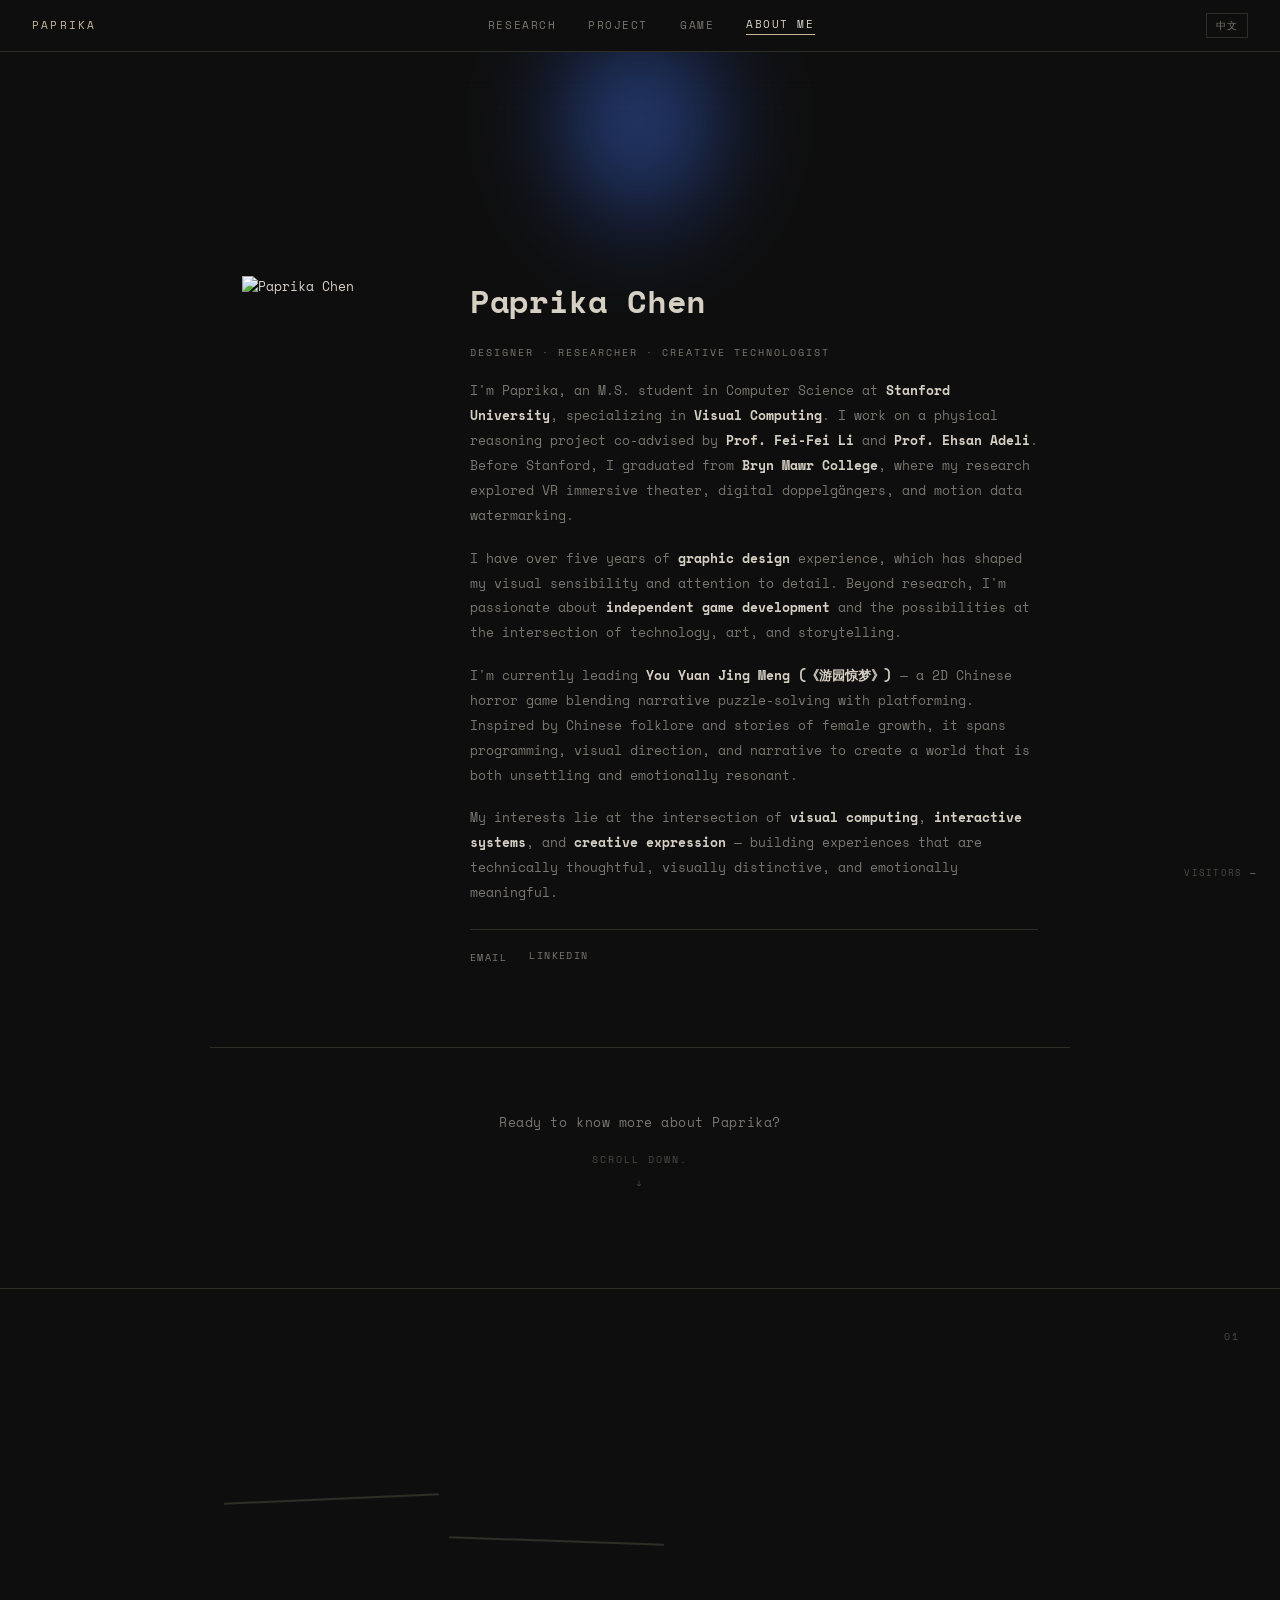
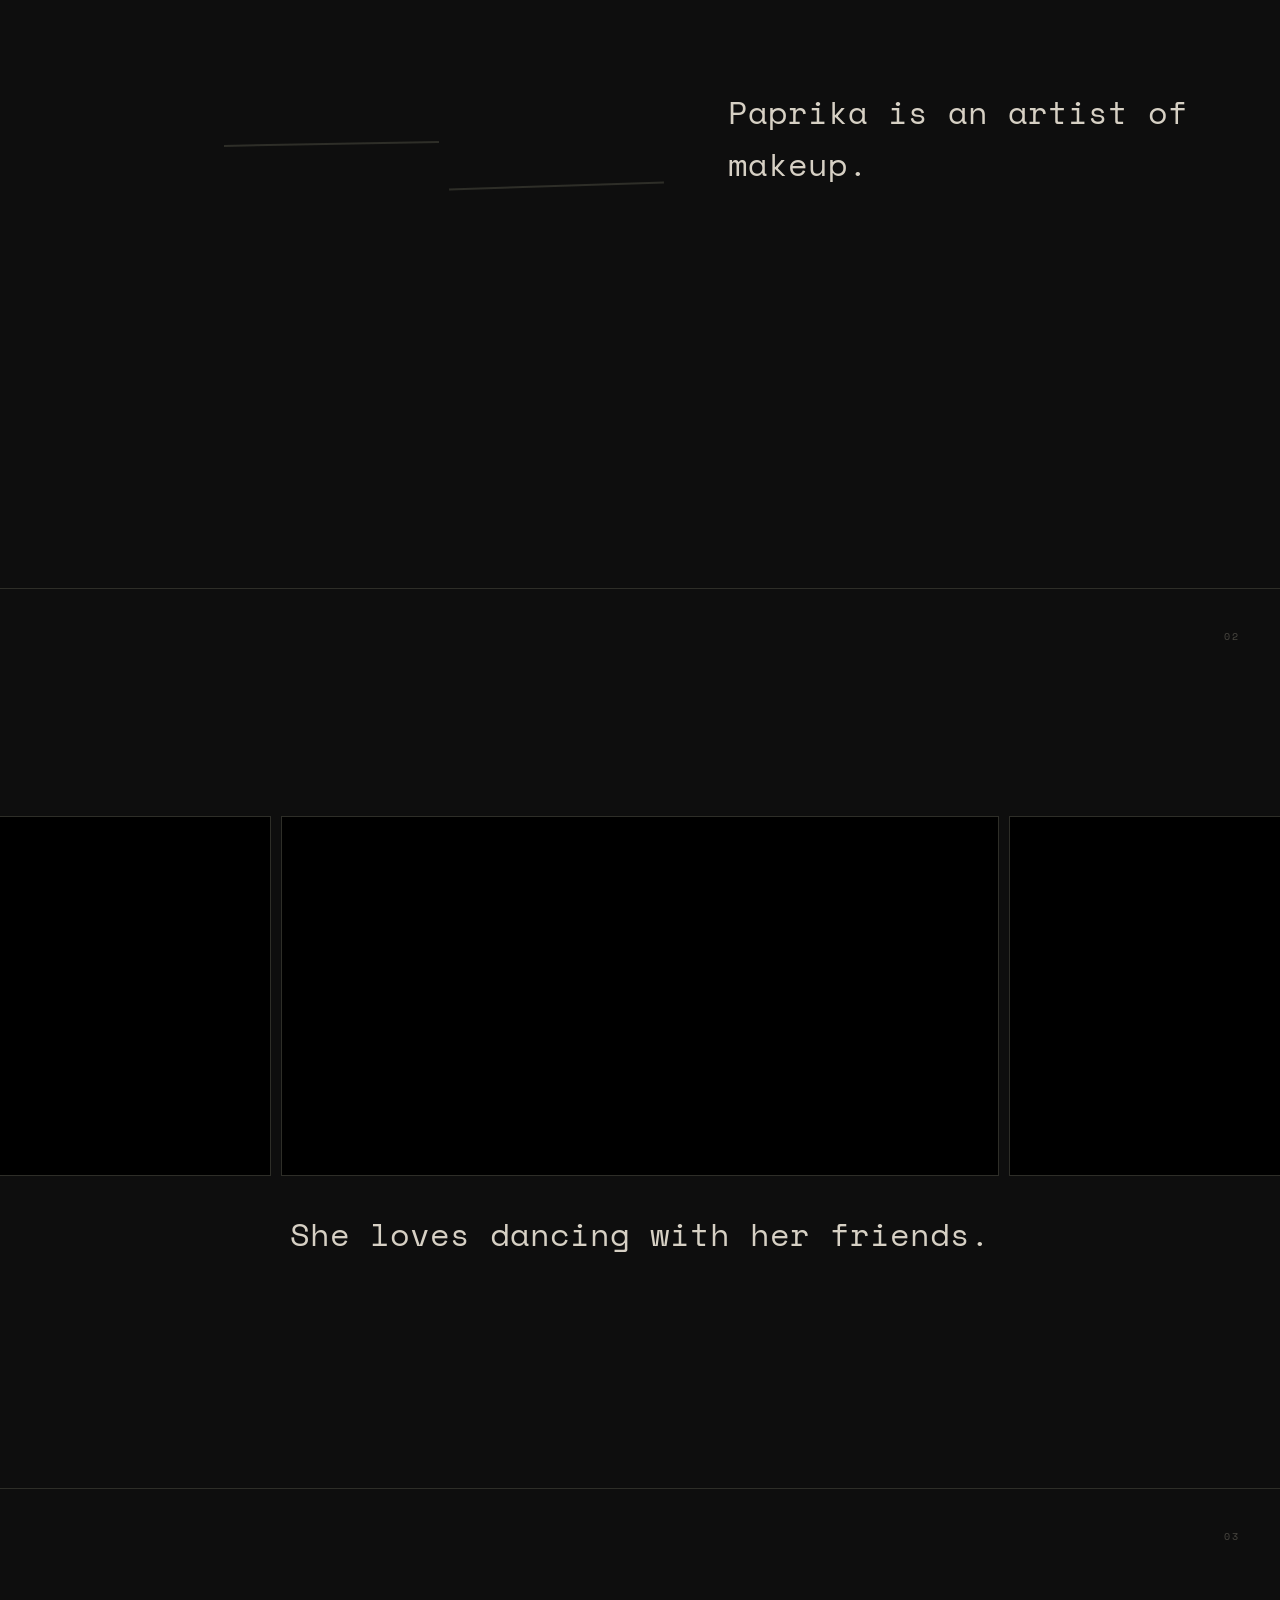
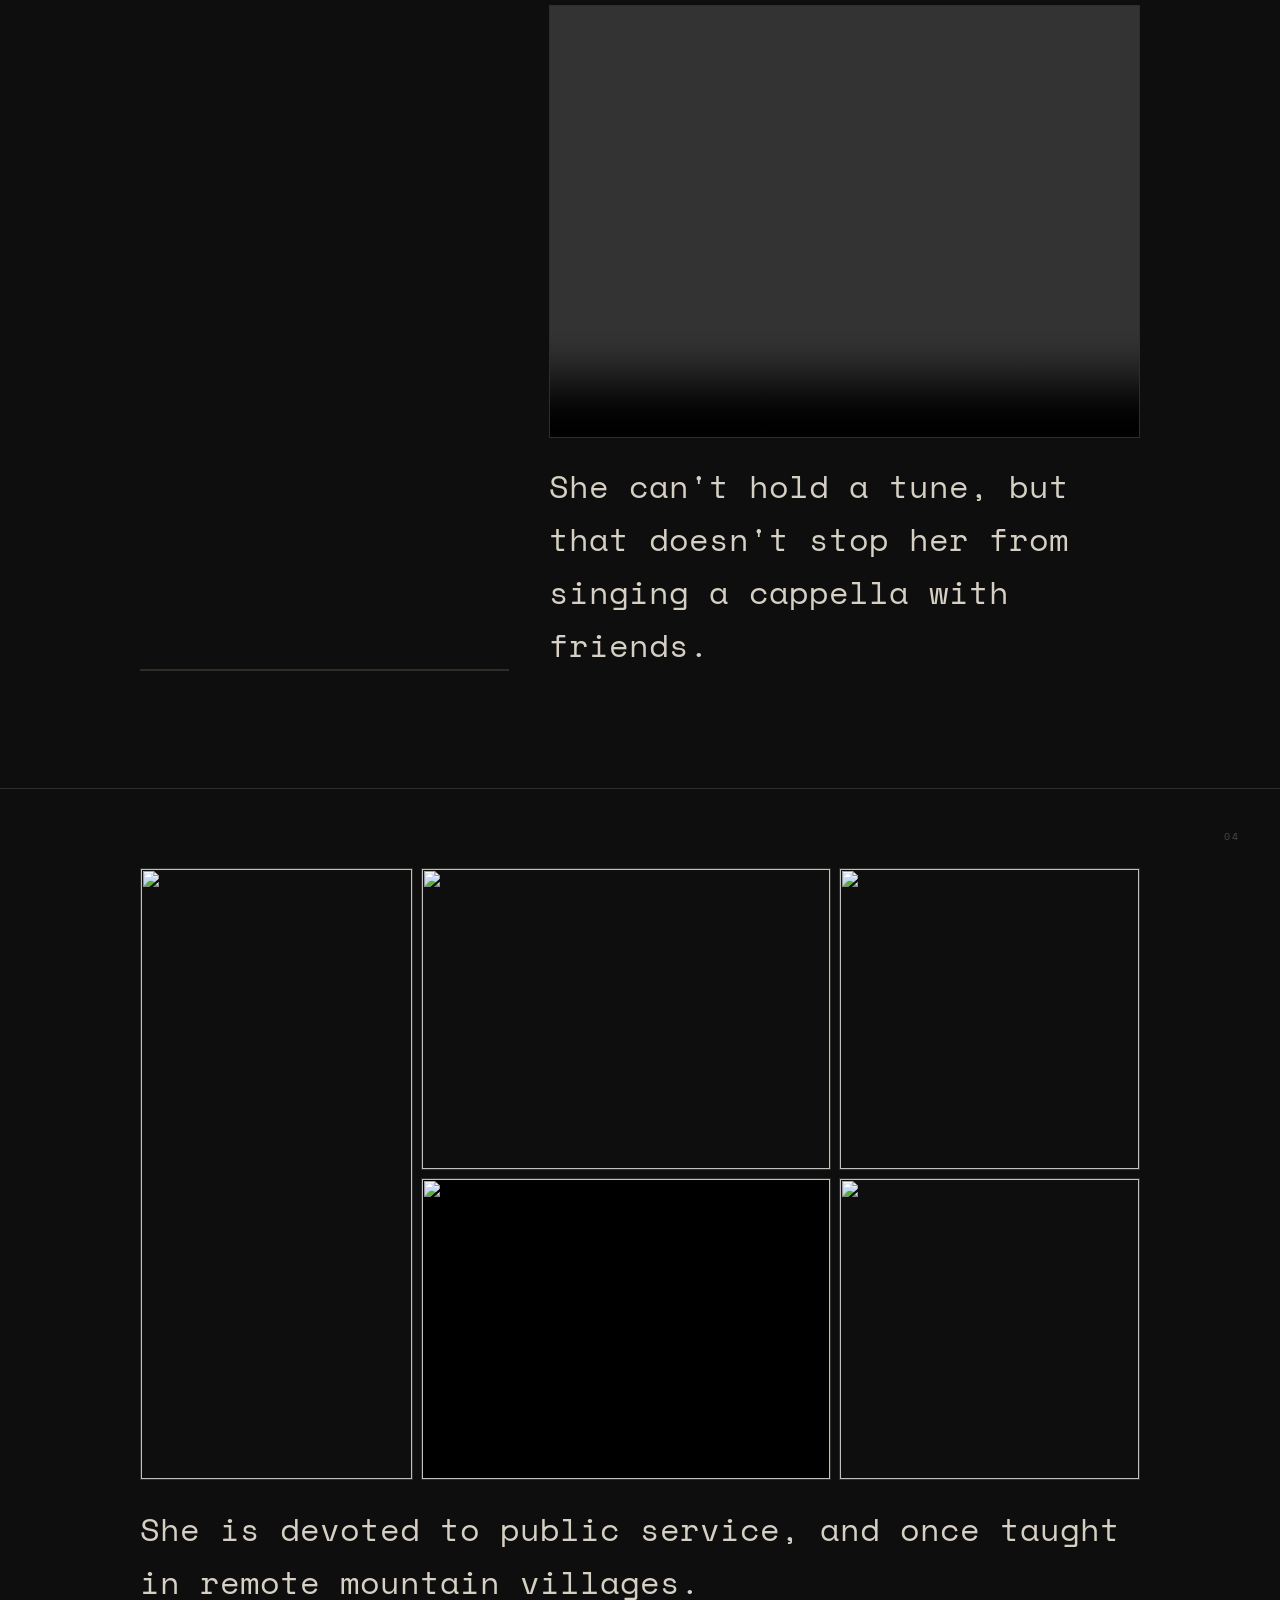
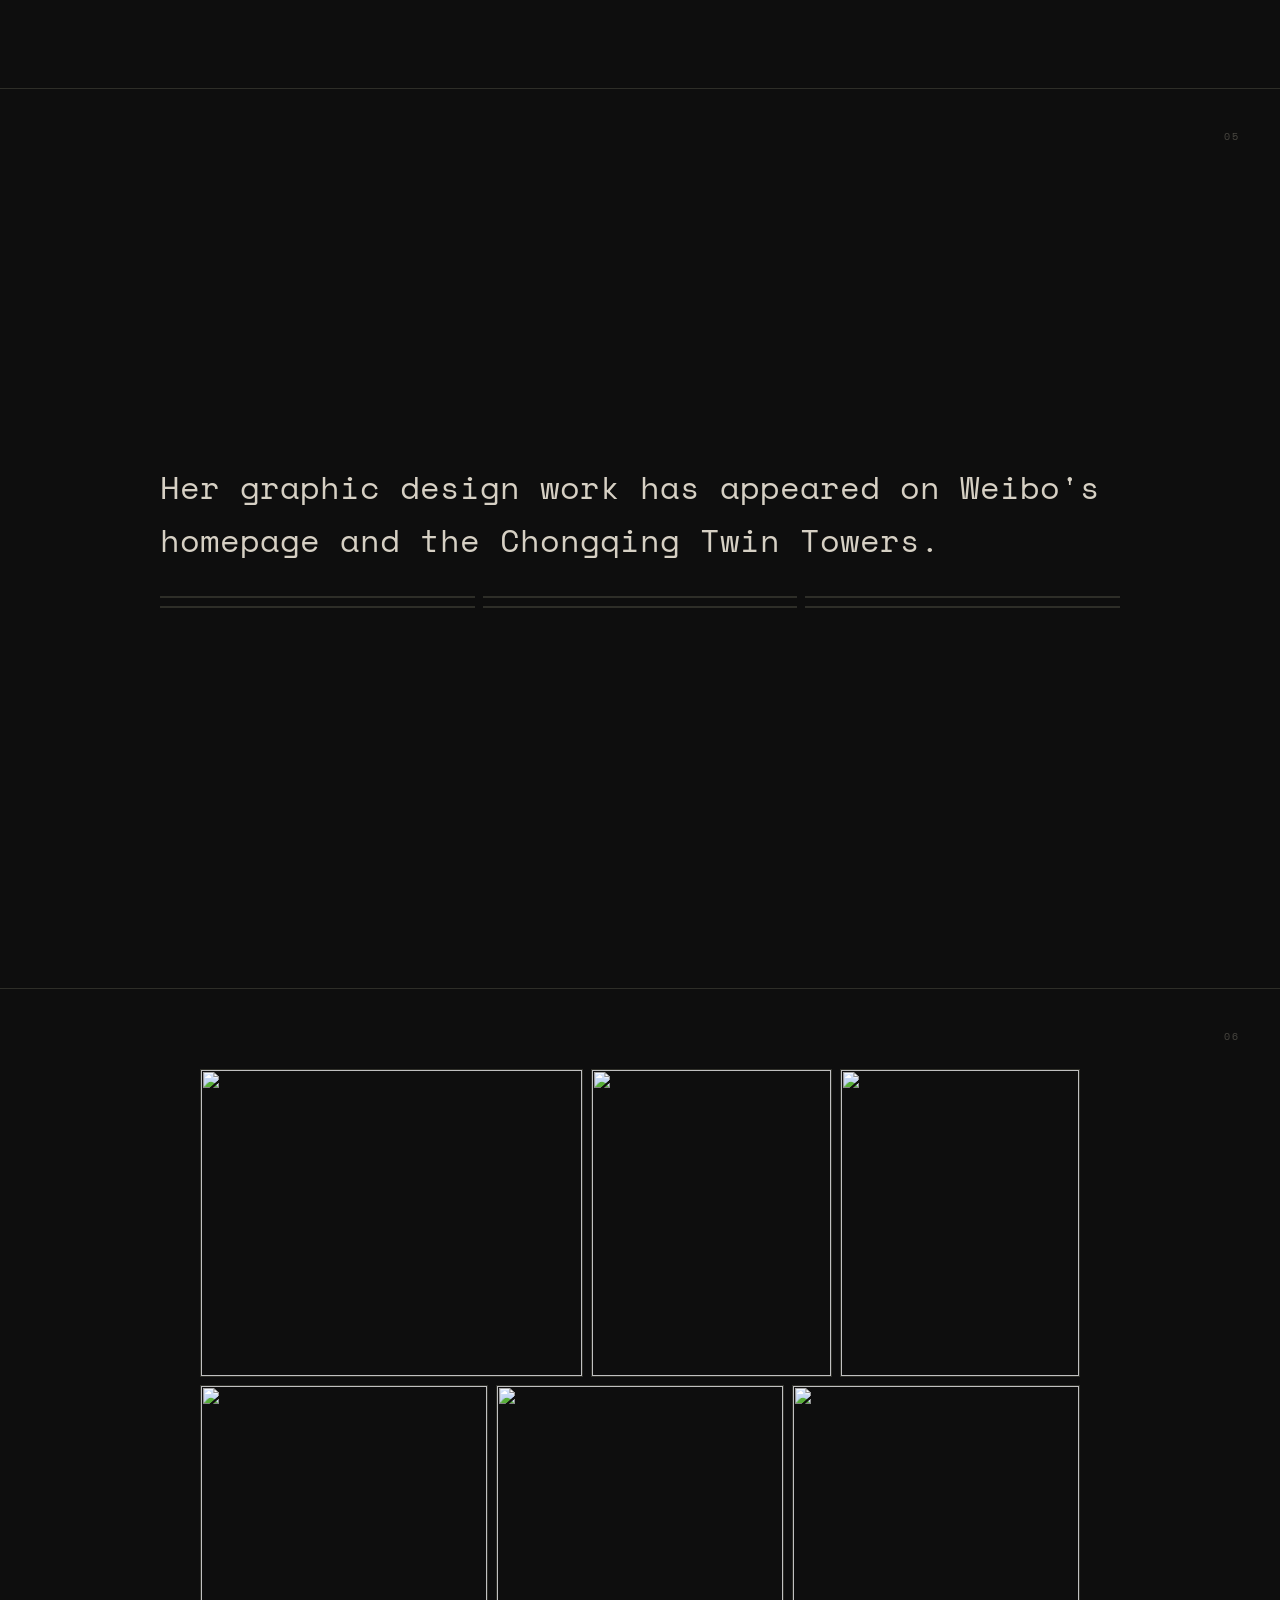
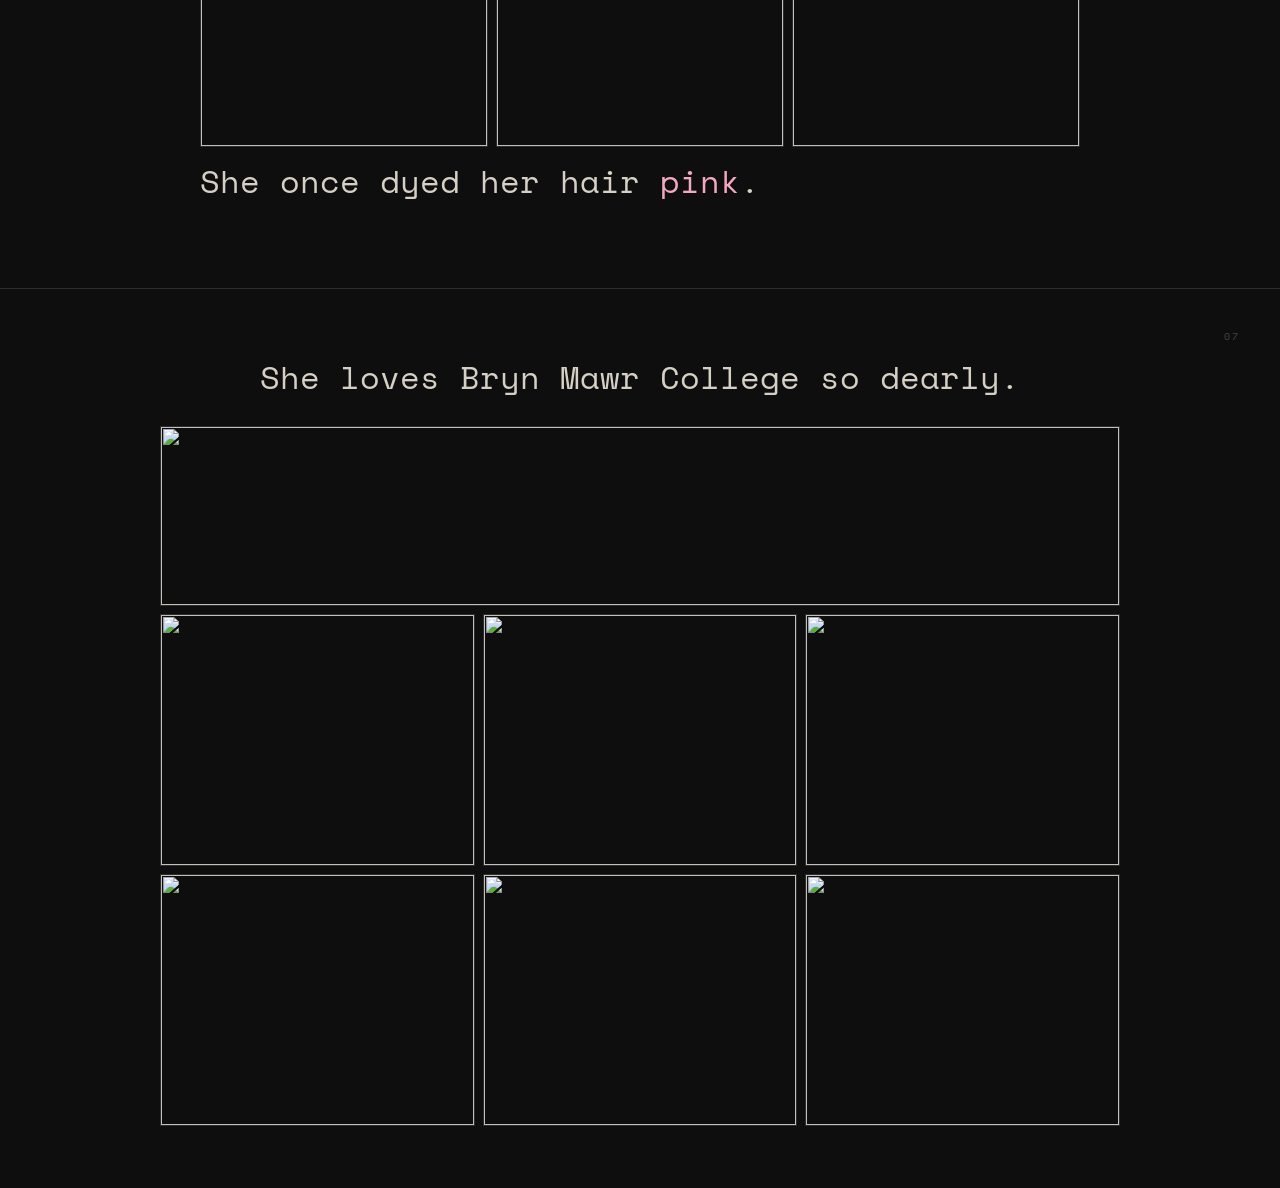
==== commit a9812771: "Add Game page with In Development / Released / Experiments sections - New game.html reusing the proj" ====
--- a/about.html
+++ b/about.html
@@ -2,6 +2,7 @@
 <html lang="en">
 <head>
   <meta charset="UTF-8" />
+  <link rel="icon" href="icon.png" type="image/png" />
   <meta name="viewport" content="width=device-width, initial-scale=1.0" />
   <title>About — Paprika Chen</title>
   <link rel="preconnect" href="https://fonts.googleapis.com" />
@@ -16,6 +17,7 @@
     <div class="nav-links">
       <a href="research.html" data-i18n="nav.research">Research</a>
       <a href="project.html" data-i18n="nav.project">Project</a>
+      <a href="game.html" data-i18n="nav.game">Game</a>
       <a href="about.html" class="active" data-i18n="nav.about">About Me</a>
     </div>
     <button class="lang-toggle" id="langToggle" aria-label="Toggle language">中文</button>
--- a/css/style.css
+++ b/css/style.css
@@ -396,6 +396,24 @@
   margin-bottom: 2.5rem;
 }
 
+/* ── Game page sections ── */
+.game-section + .game-section { margin-top: 4rem; }
+.game-section-title {
+  font-size: 11px;
+  font-weight: 400;
+  letter-spacing: 0.2em;
+  text-transform: uppercase;
+  color: var(--accent);
+  margin: 0 0 1.25rem;
+}
+.game-section-empty {
+  font-size: 0.8rem;
+  color: var(--muted);
+  padding: 2rem 0;
+  border-bottom: 1px solid var(--border);
+  margin: 0;
+}
+
 /* ── Card grid ── */
 .card-grid {
   display: flex;
@@ -678,8 +696,10 @@
 /* ── Responsive ── */
 @media (max-width: 640px) {
   .home-bar { flex-wrap: wrap; gap: 1rem; justify-content: center; }
-  .navbar { padding: 0 1rem; gap: 1.2rem; }
-  .nav-links { gap: 1.2rem; }
+  .navbar { padding: 0 0.75rem; gap: 0.75rem; }
+  .nav-logo { letter-spacing: 0.1em; }
+  .nav-links { gap: 0.75rem; }
+  .nav-links a { font-size: 10px; letter-spacing: 0.06em; white-space: nowrap; }
   .about-grid { grid-template-columns: 1fr; }
   .about-photo-placeholder { width: 120px; aspect-ratio: 1; }
 
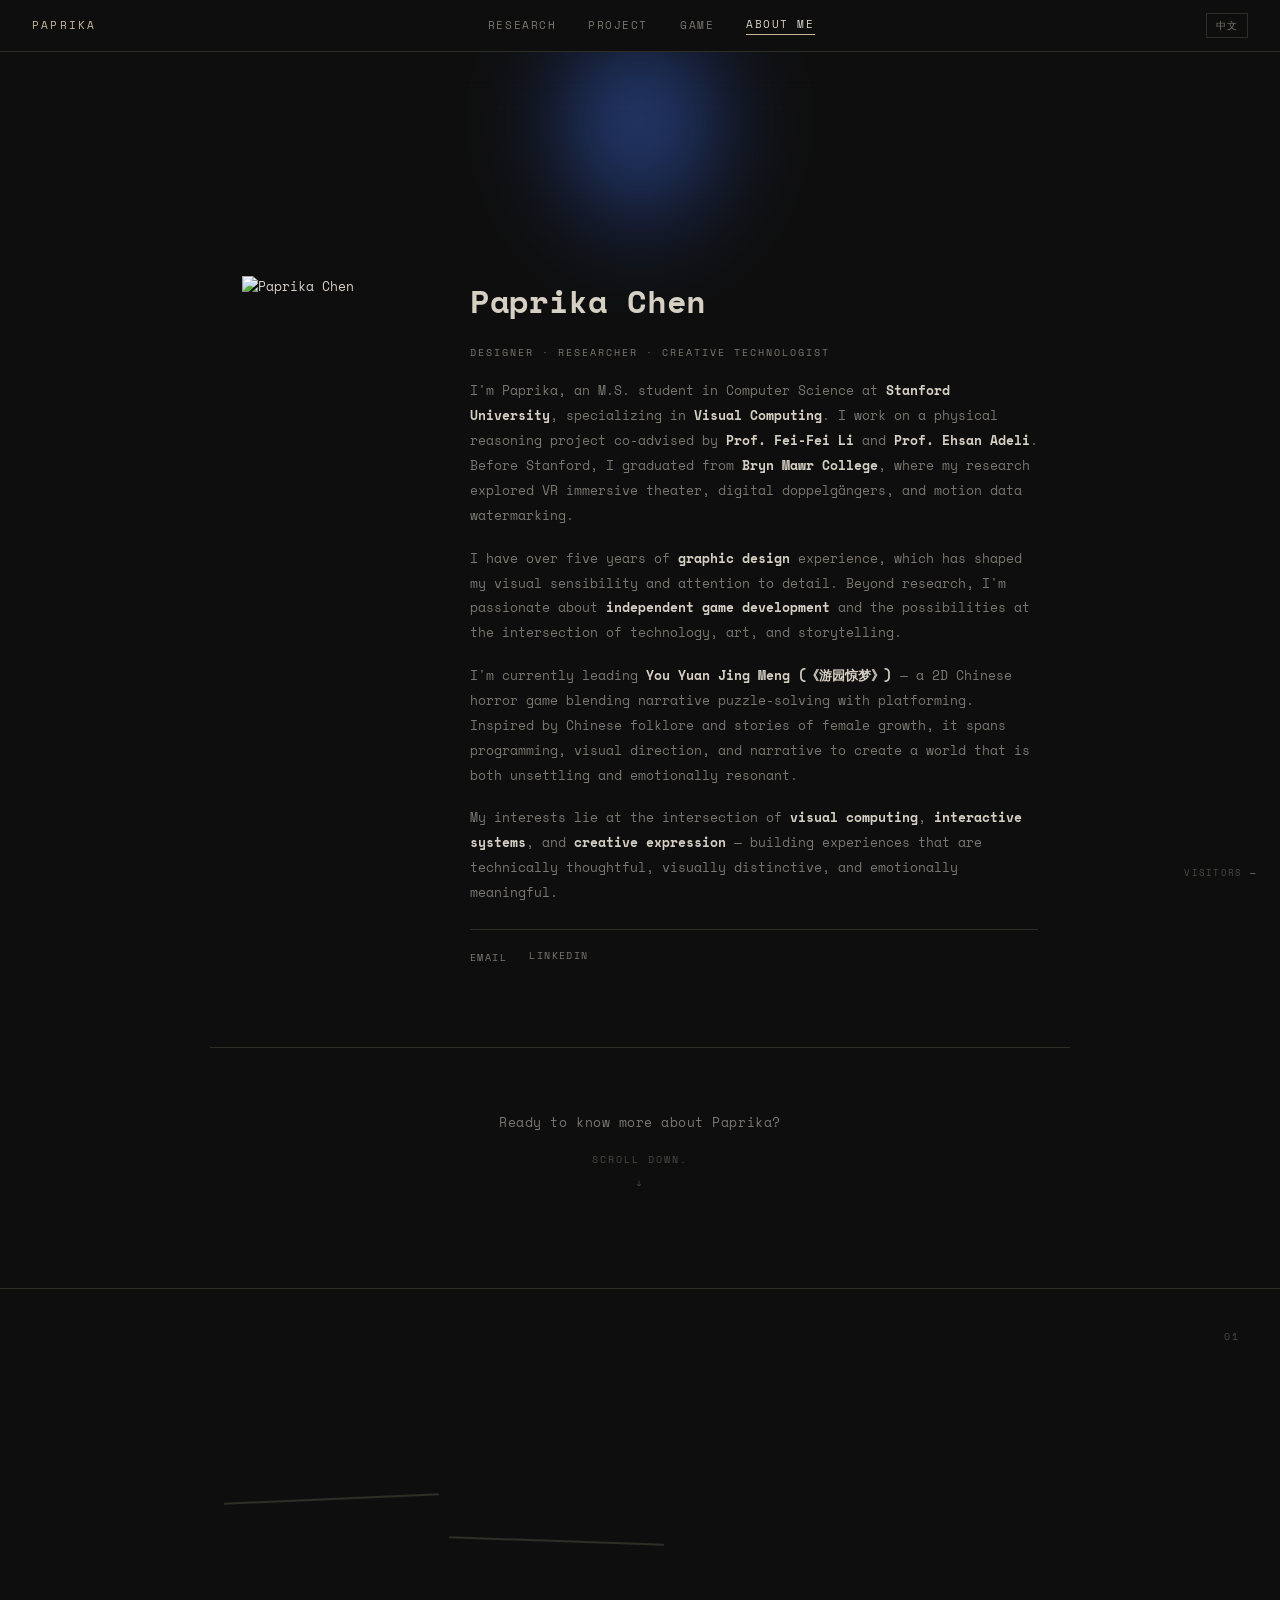
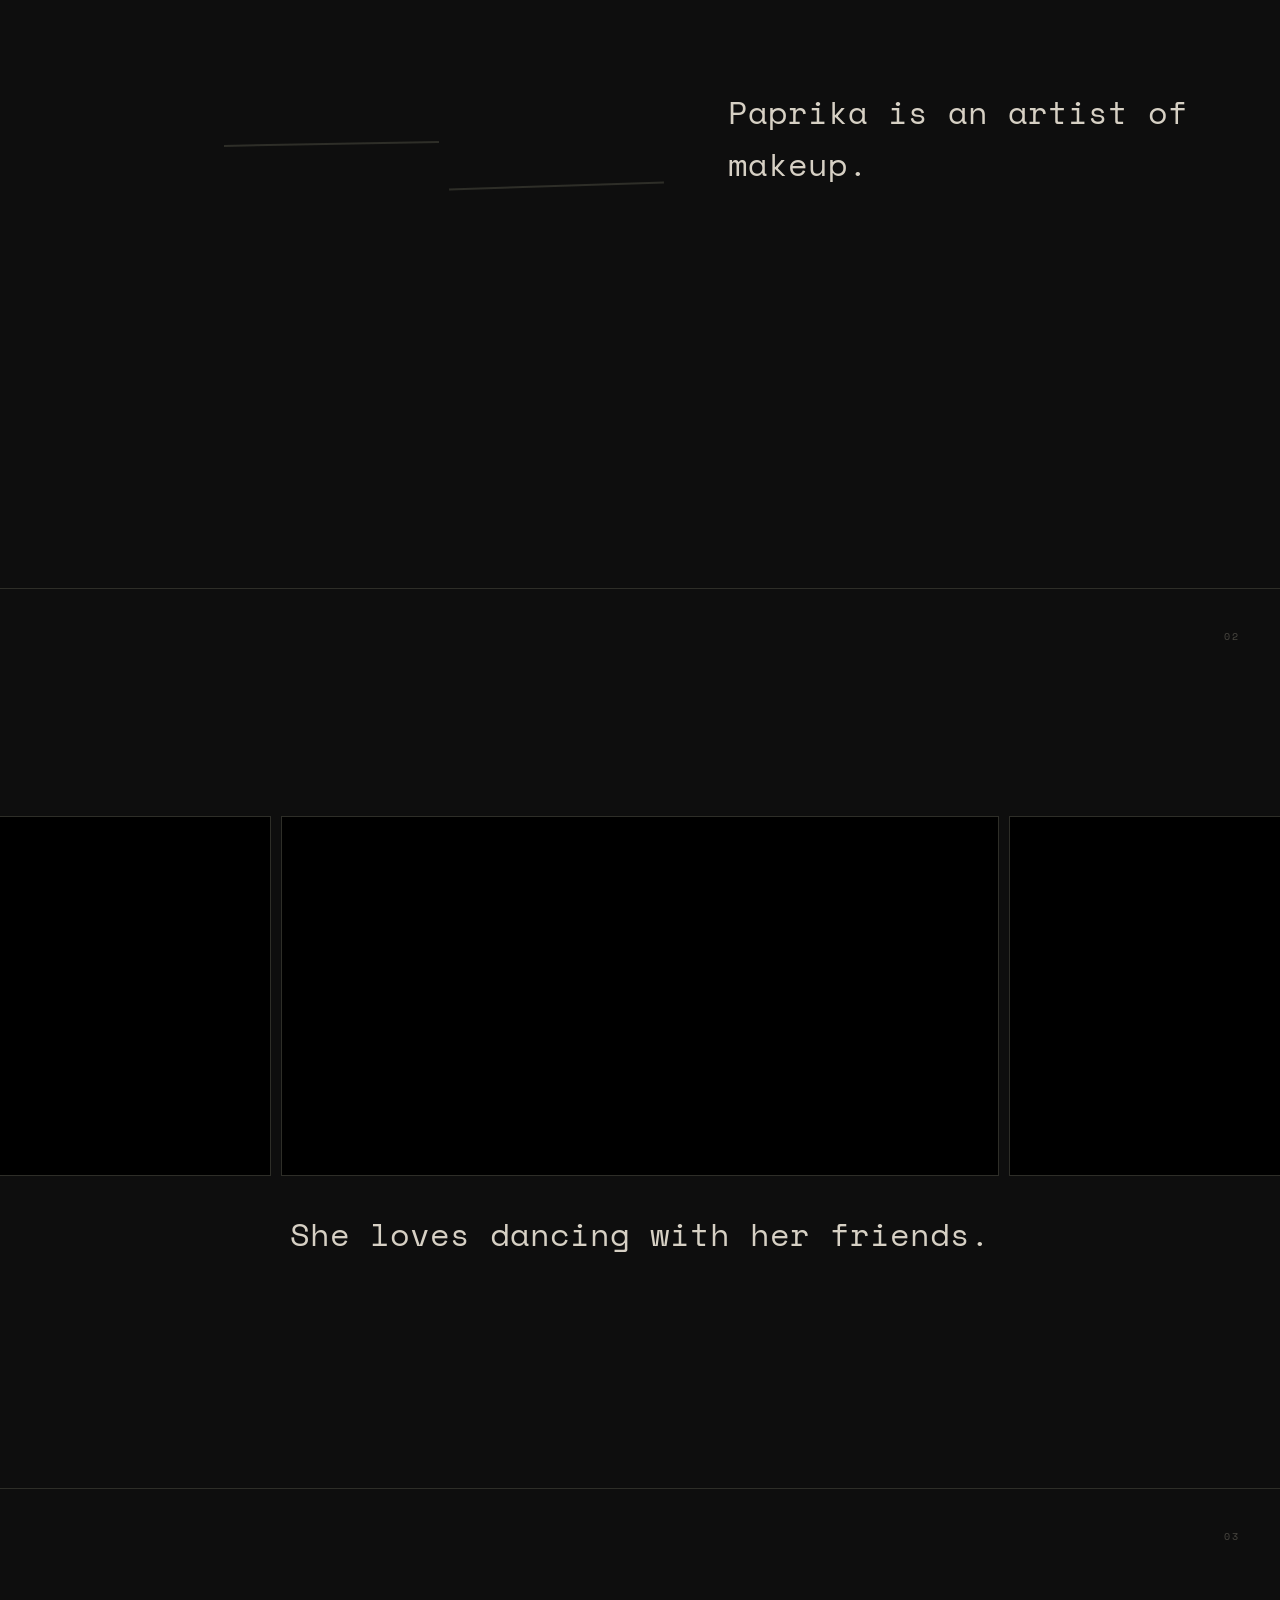
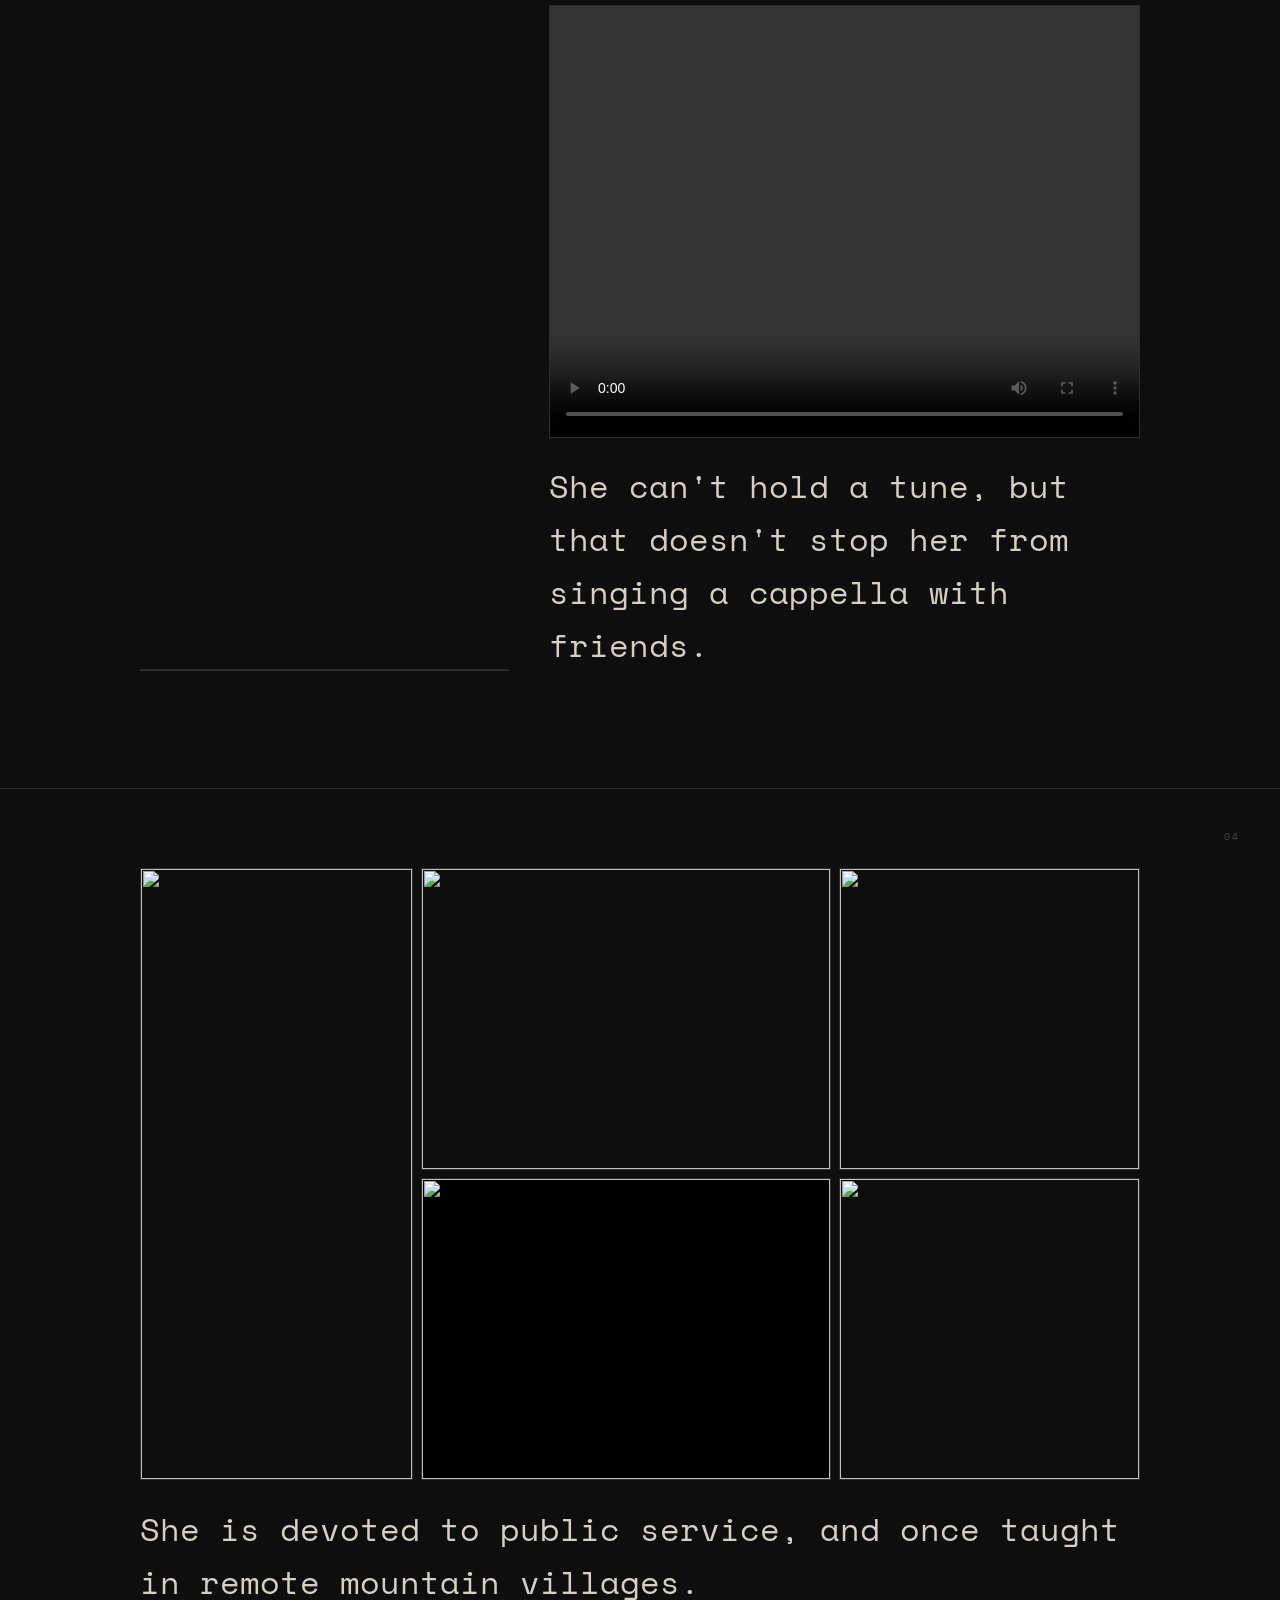
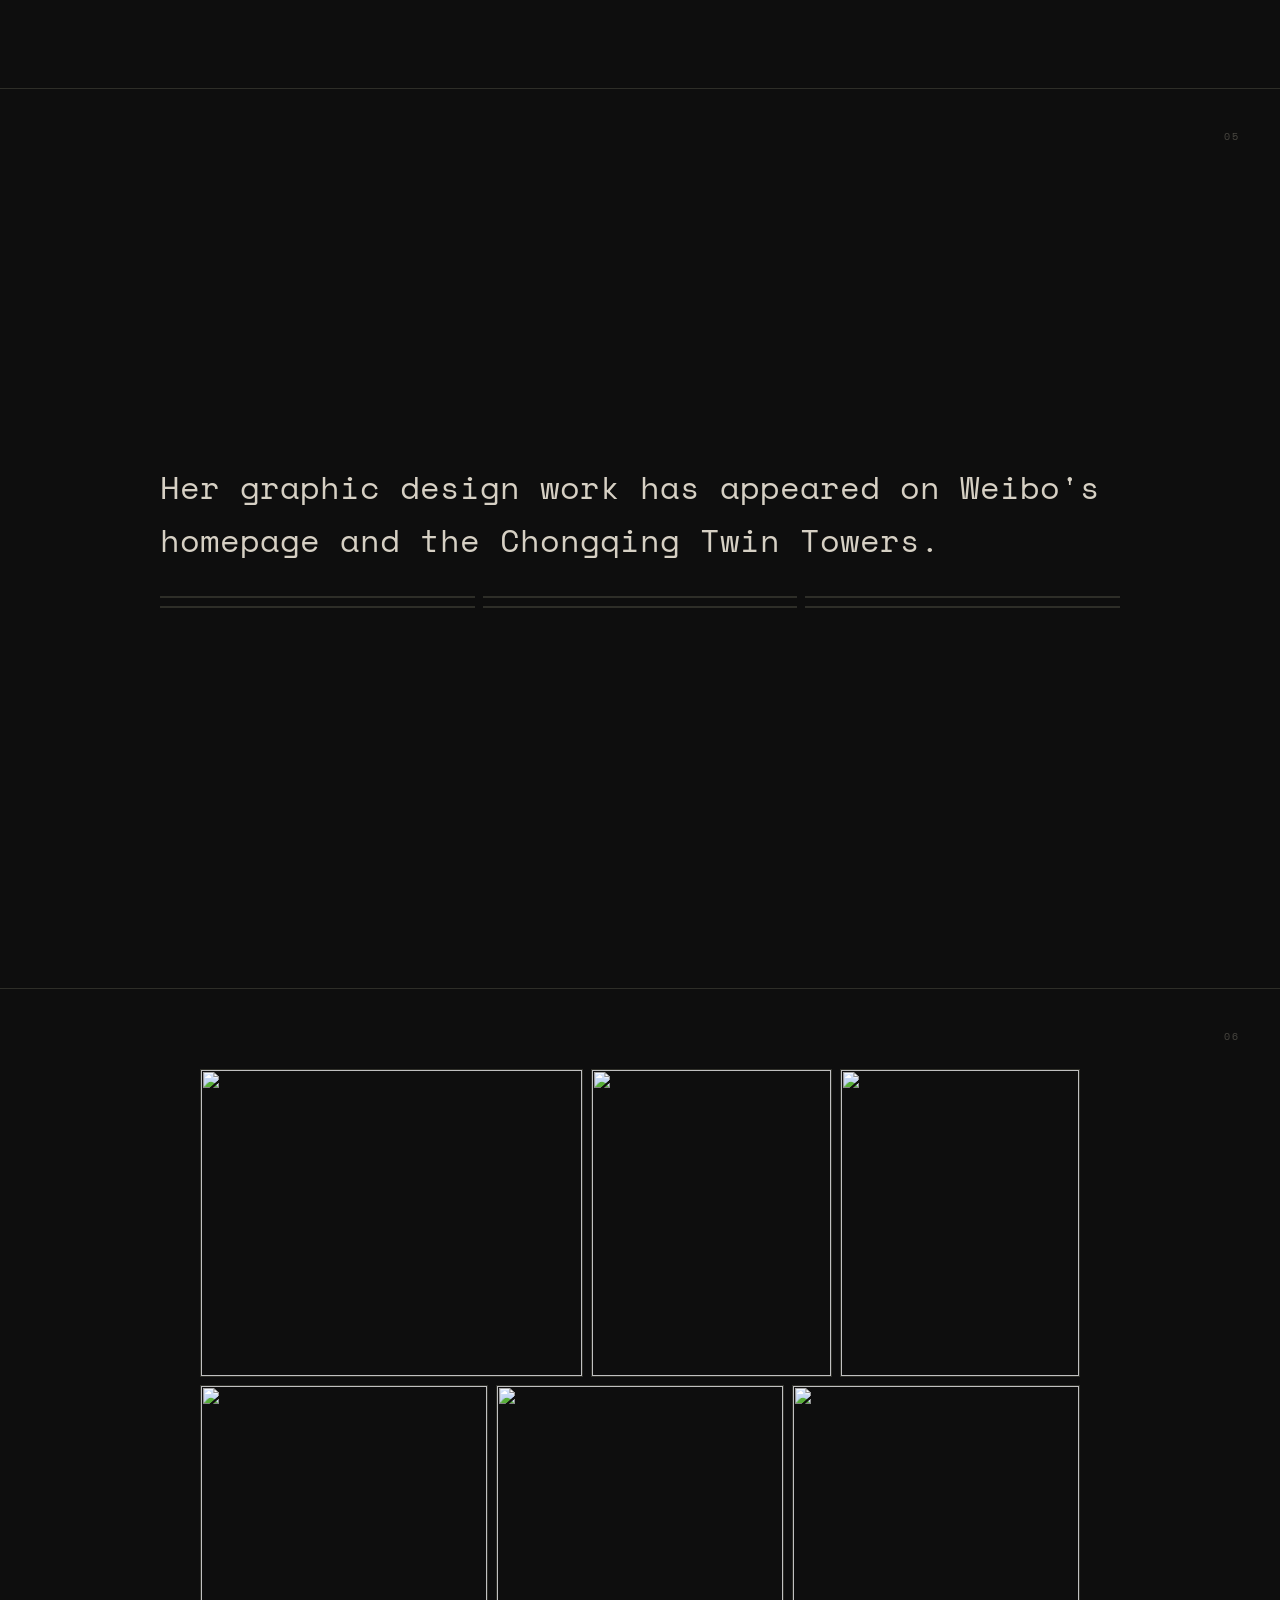
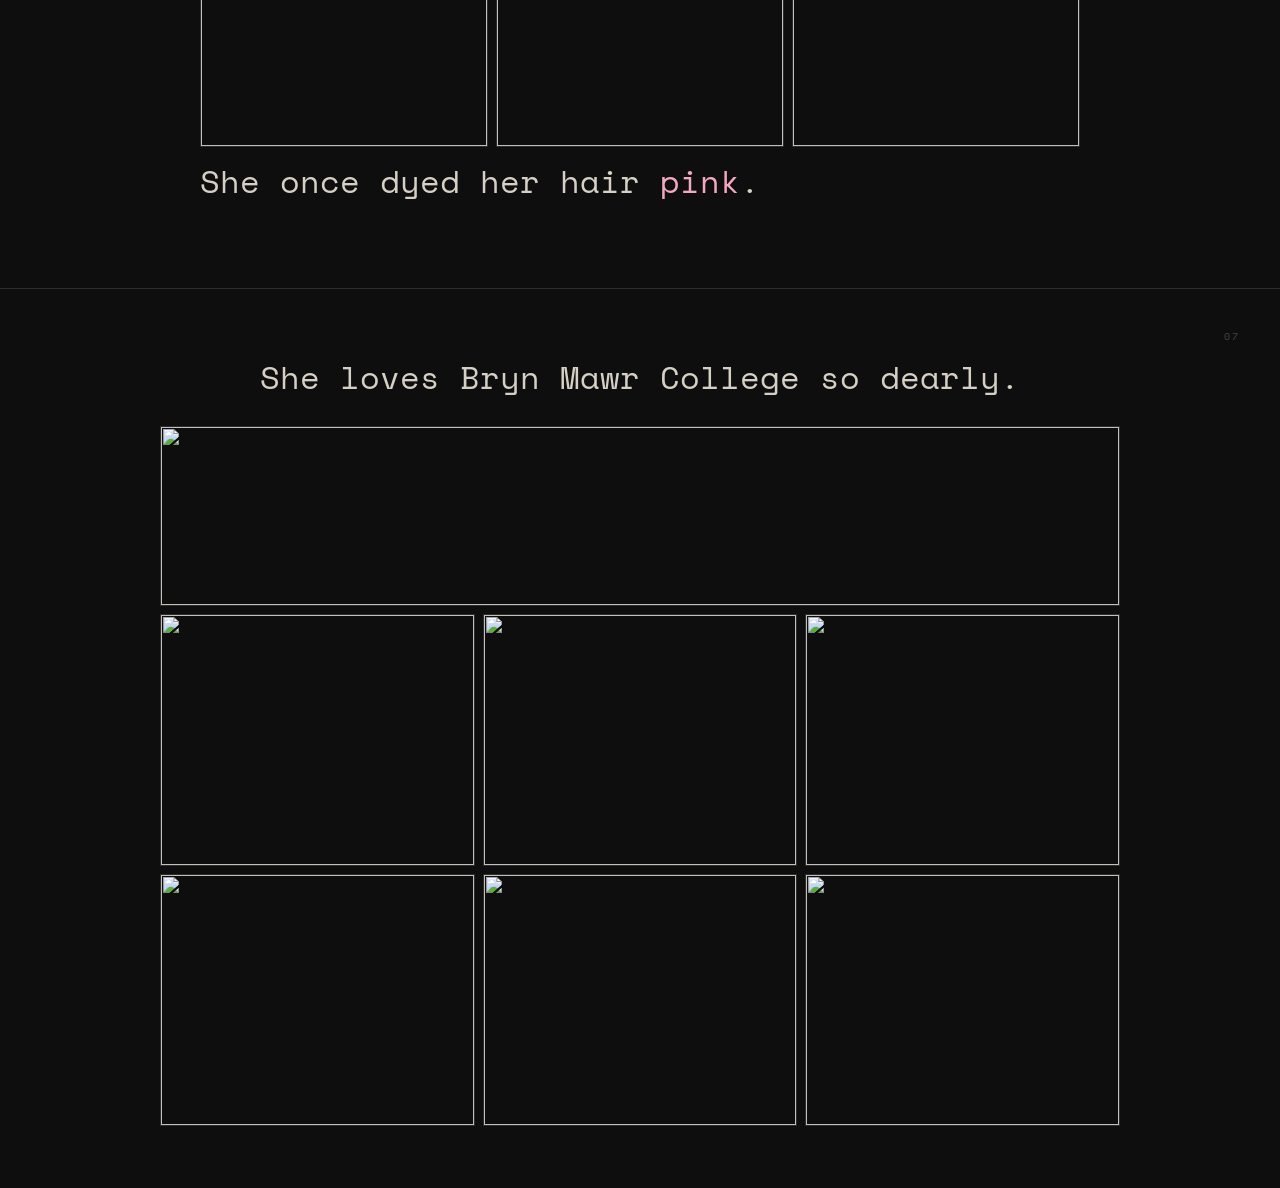
==== commit 5f5af804: "Add Playtest Platform to the Project page - New card with a session-review screenshot, description, " ====
--- a/about.html
+++ b/about.html
@@ -8,7 +8,7 @@
   <link rel="preconnect" href="https://fonts.googleapis.com" />
   <link rel="preconnect" href="https://fonts.gstatic.com" crossorigin />
   <link href="https://fonts.googleapis.com/css2?family=Space+Mono:ital,wght@0,400;0,700;1,400&display=swap" rel="stylesheet" />
-  <link rel="stylesheet" href="css/style.css" />
+  <link rel="stylesheet" href="css/style.css?v=20261122c" />
 </head>
 <body class="inner-page">
 
@@ -259,7 +259,7 @@
     });
   </script>
 
-  <script src="js/i18n.js"></script>
+  <script src="js/i18n.js?v=20261122c"></script>
 
   <div class="visitor-count">
     <span class="visitor-label">visitors</span>
